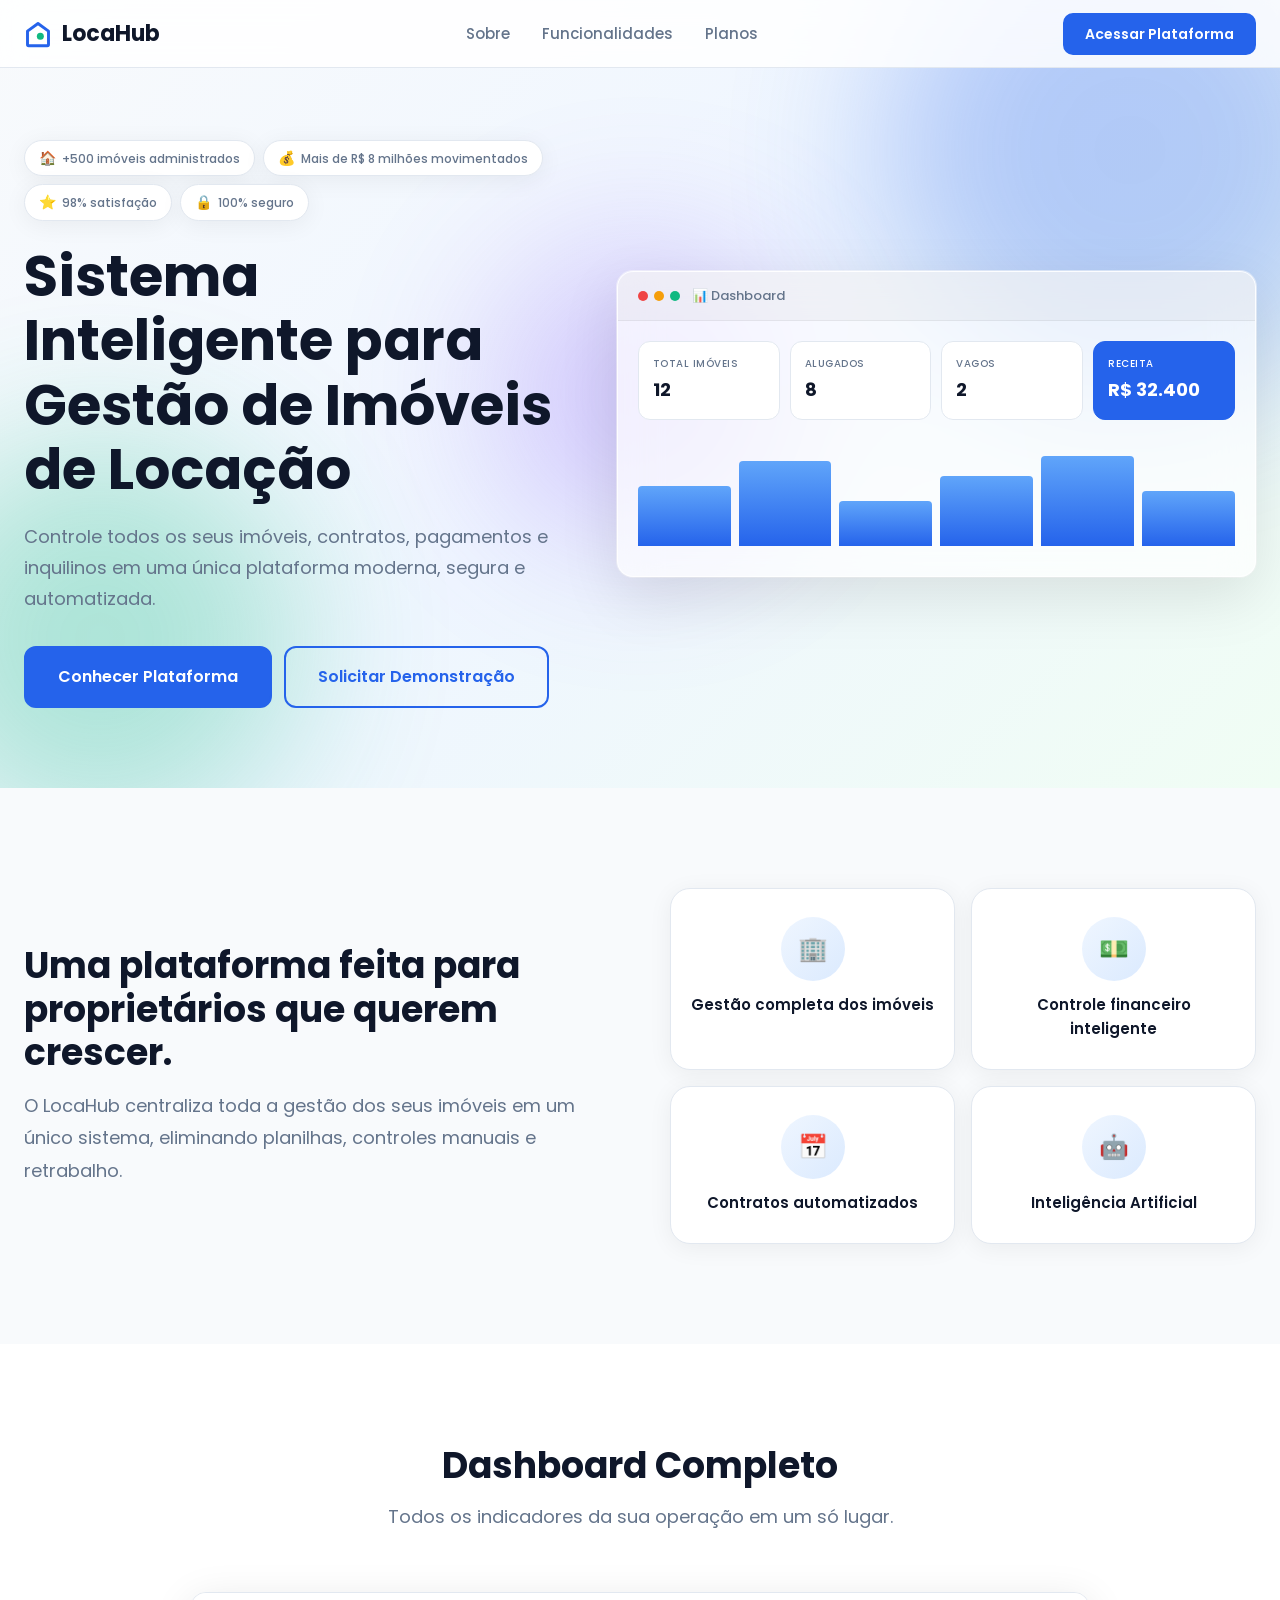
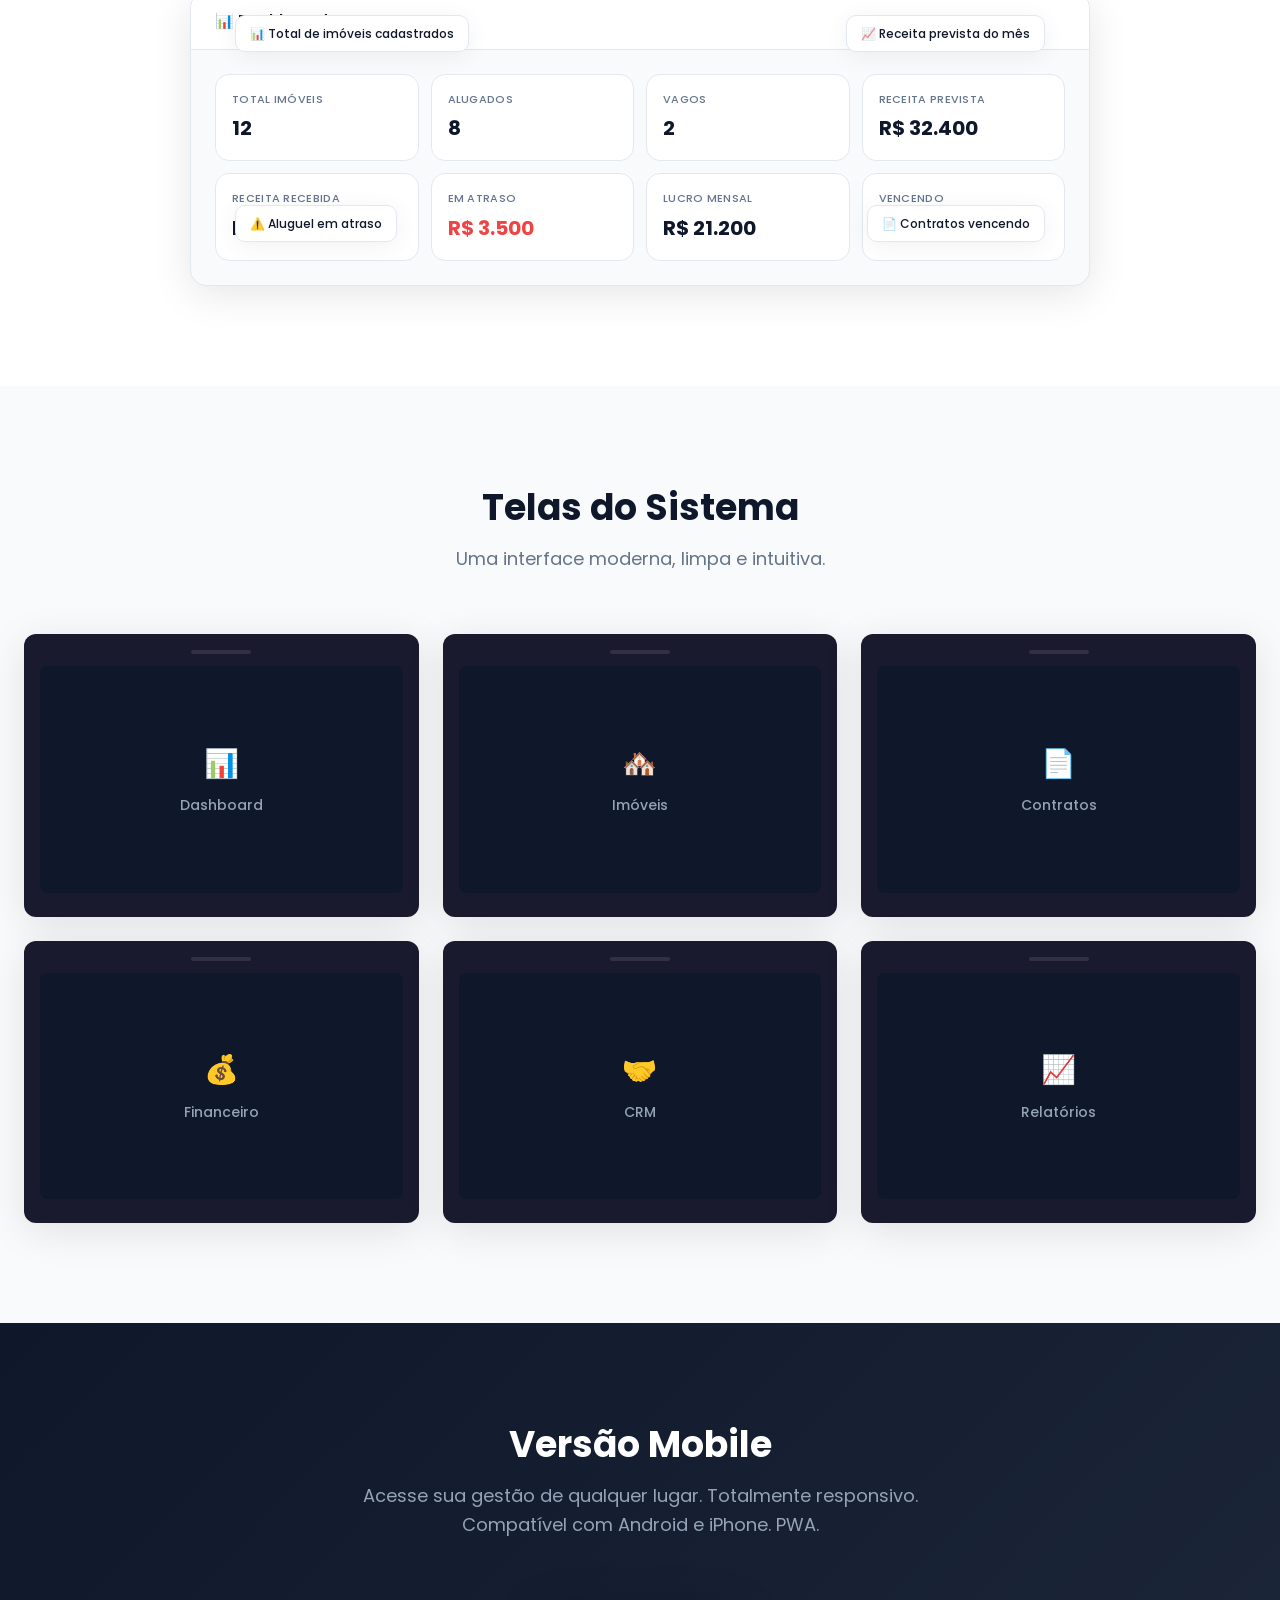
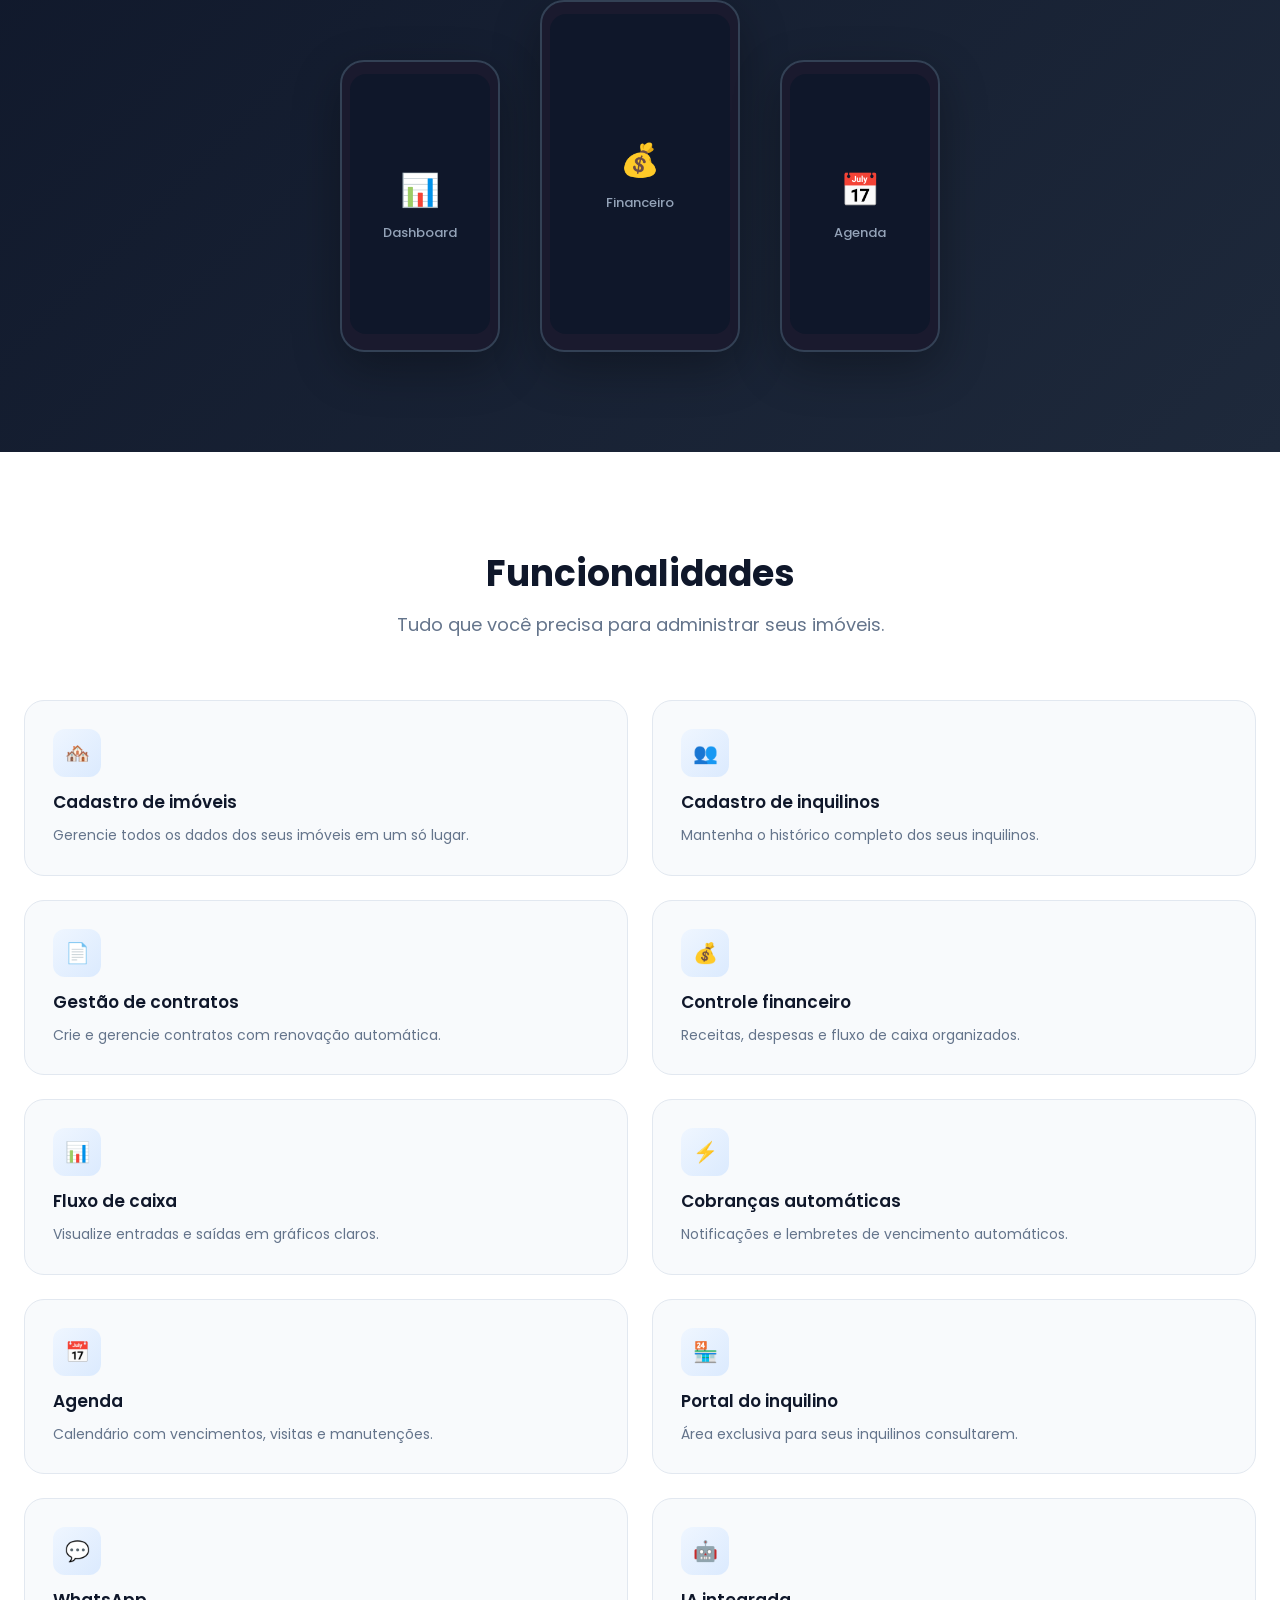
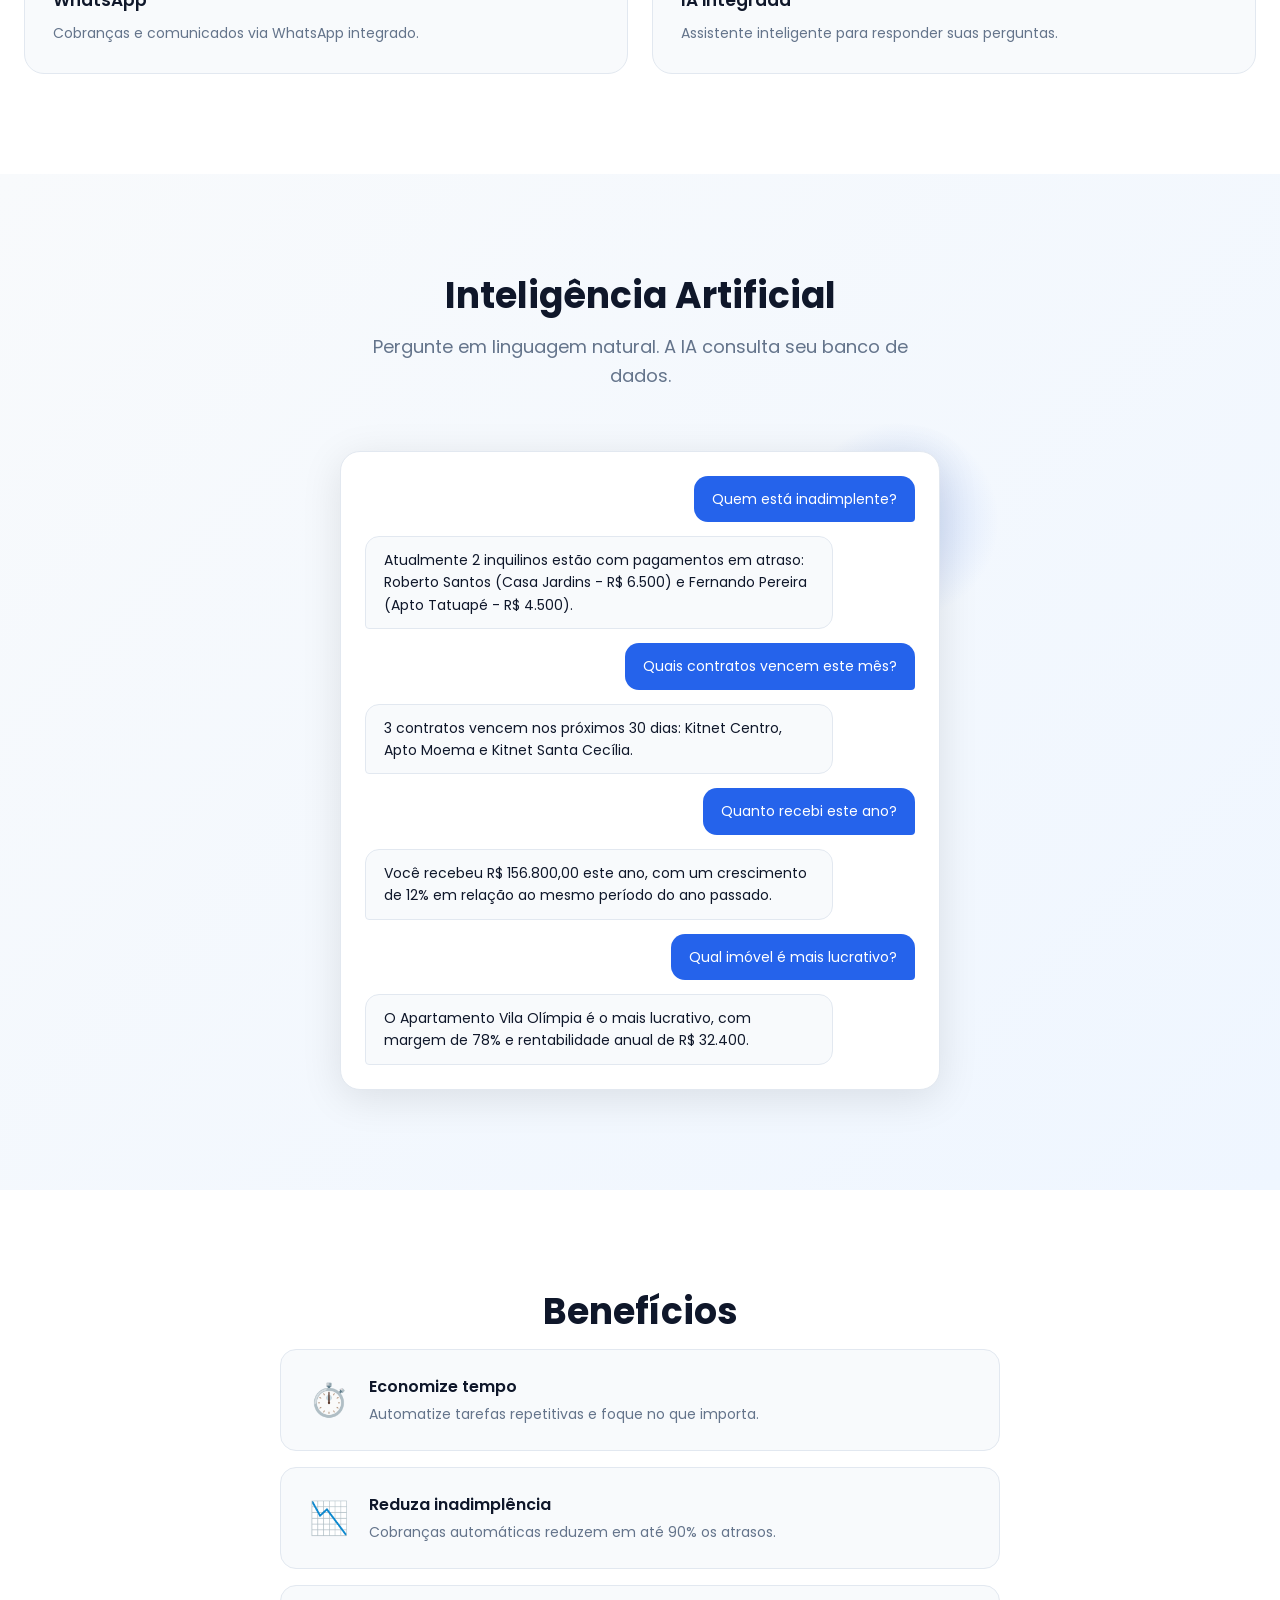
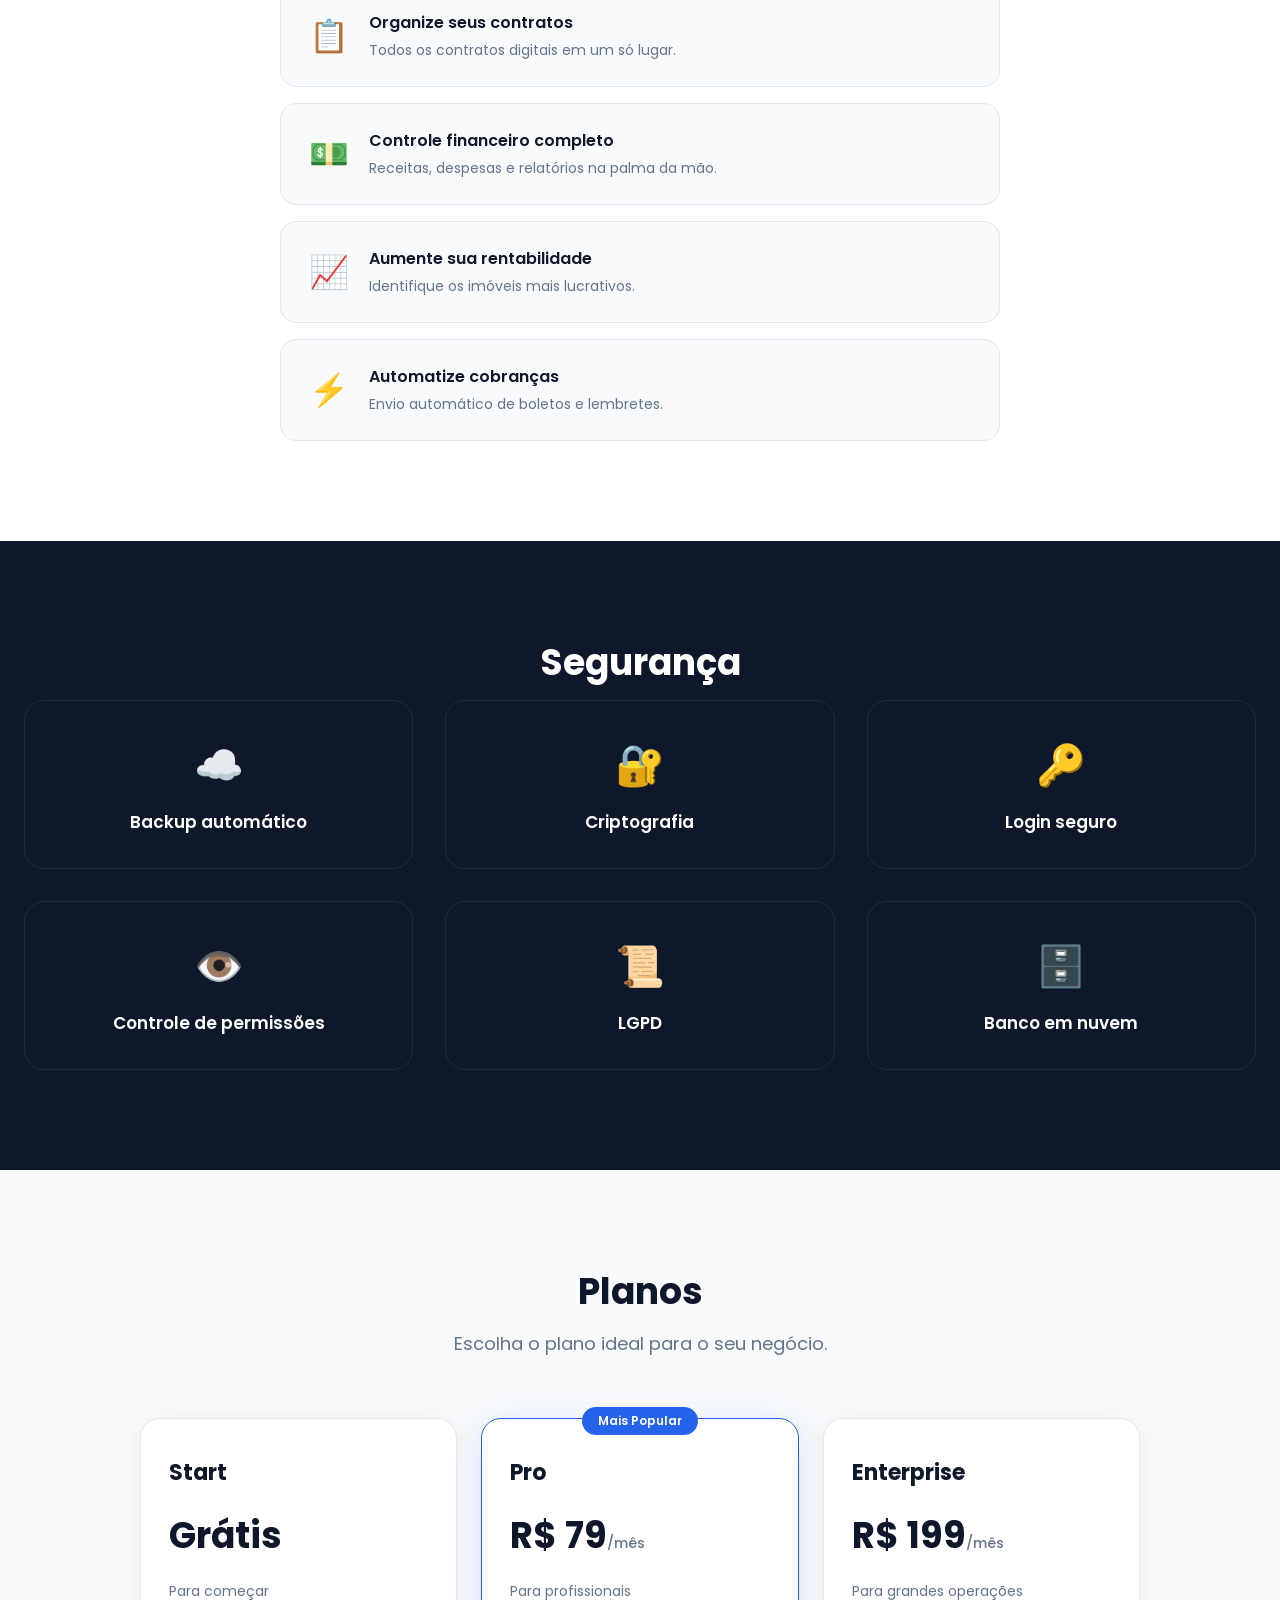
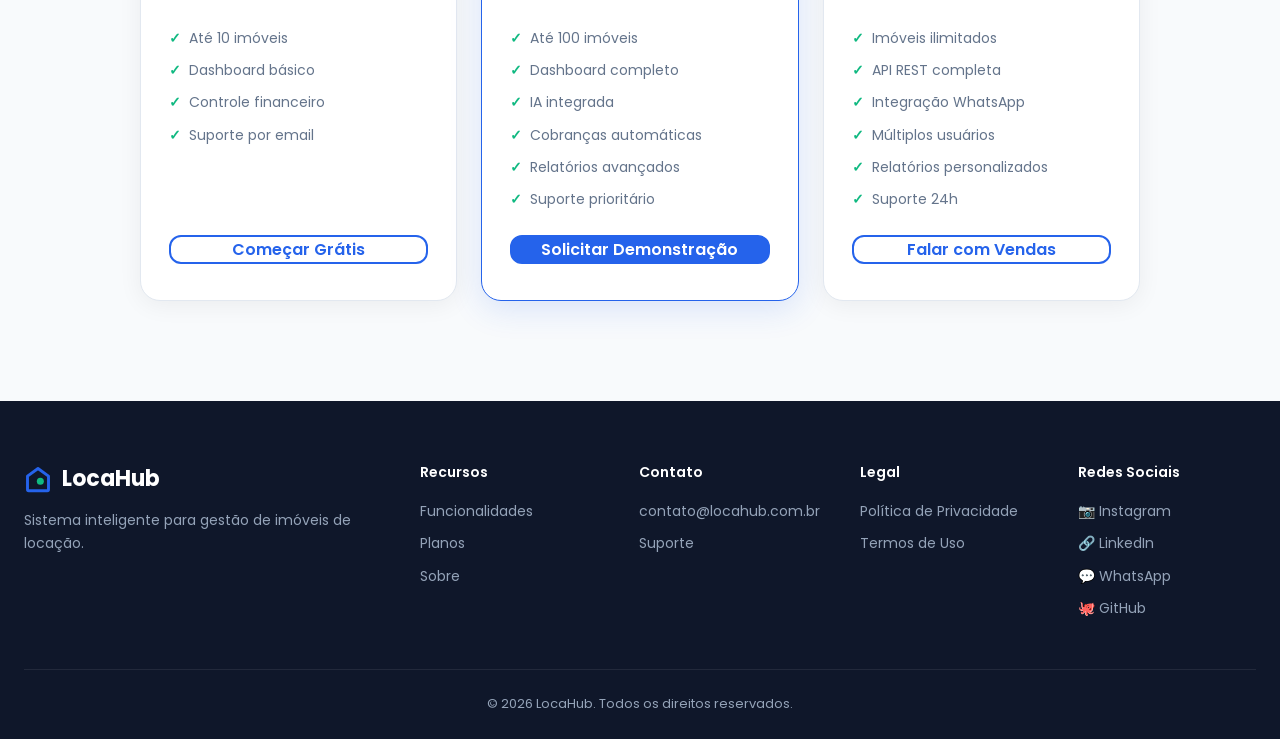
==== landing.html @ 53234592 "feat: landing page LocaHub (Media Kit) Criação da landing page de apresentação com 11 seções: - Hero" ====
<!DOCTYPE html>
<html lang="pt-BR">
<head>
  <meta charset="UTF-8">
  <meta name="viewport" content="width=device-width, initial-scale=1.0">
  <meta name="description" content="LocaHub - Sistema Inteligente para Gestão de Imóveis de Locação">
  <link rel="preconnect" href="https://fonts.googleapis.com">
  <link rel="preconnect" href="https://fonts.gstatic.com" crossorigin>
  <link href="https://fonts.googleapis.com/css2?family=Poppins:wght@300;400;500;600;700&display=swap" rel="stylesheet">
  <link rel="icon" type="image/svg+xml" href="data:image/svg+xml,<svg xmlns='http://www.w3.org/2000/svg' viewBox='0 0 100 100'><rect width='100' height='100' rx='20' fill='%232563EB'/><path d='M20 55L50 25l30 30v30a5 5 0 0 1-5 5H25a5 5 0 0 1-5-5V55z' fill='white'/><circle cx='62' cy='58' r='10' fill='%2310B981'/></svg>">
  <link rel="stylesheet" href="css/landing.css">
  <title>LocaHub - Gestão Inteligente de Imóveis</title>
</head>
<body>

<nav class="navbar">
  <div class="container nav-container">
    <div class="nav-logo">
      <svg viewBox="0 0 24 24" fill="none" stroke="#2563EB" stroke-width="2.5" stroke-linecap="round" stroke-linejoin="round" width="28" height="28"><path d="M3 9.5L12 3l9 6.5V21a1 1 0 0 1-1 1H4a1 1 0 0 1-1-1V9.5z"/><circle cx="14" cy="14" r="3" fill="#10B981" stroke="none"/></svg>
      <span>LocaHub</span>
    </div>
    <div class="nav-links">
      <a href="#sobre">Sobre</a>
      <a href="#funcionalidades">Funcionalidades</a>
      <a href="#planos">Planos</a>
    </div>
    <a href="/" class="btn btn-primary btn-sm">Acessar Plataforma</a>
  </div>
</nav>

<section class="hero">
  <div class="hero-bg-shapes">
    <div class="shape shape-1"></div>
    <div class="shape shape-2"></div>
    <div class="shape shape-3"></div>
  </div>
  <div class="container hero-grid">
    <div class="hero-content">
      <div class="hero-indicators">
        <div class="indicator"><span>🏠</span> +500 imóveis administrados</div>
        <div class="indicator"><span>💰</span> Mais de R$ 8 milhões movimentados</div>
        <div class="indicator"><span>⭐</span> 98% satisfação</div>
        <div class="indicator"><span>🔒</span> 100% seguro</div>
      </div>
      <h1 class="hero-title">Sistema Inteligente para<br>Gestão de Imóveis de Locação</h1>
      <p class="hero-text">Controle todos os seus imóveis, contratos, pagamentos e inquilinos em uma única plataforma moderna, segura e automatizada.</p>
      <div class="hero-buttons">
        <a href="#sobre" class="btn btn-primary btn-lg">Conhecer Plataforma</a>
        <a href="#planos" class="btn btn-outline btn-lg">Solicitar Demonstração</a>
      </div>
    </div>
    <div class="hero-visual">
      <div class="hero-mockup">
        <div class="mockup-header">
          <div class="mockup-dots"><span></span><span></span><span></span></div>
          <div class="mockup-title">📊 Dashboard</div>
        </div>
        <div class="mockup-body">
          <div class="mockup-cards">
            <div class="m-card"><span class="m-label">Total Imóveis</span><span class="m-value">12</span></div>
            <div class="m-card"><span class="m-label">Alugados</span><span class="m-value">8</span></div>
            <div class="m-card"><span class="m-label">Vagos</span><span class="m-value">2</span></div>
            <div class="m-card accent"><span class="m-label">Receita</span><span class="m-value">R$ 32.400</span></div>
          </div>
          <div class="mockup-chart"><div class="chart-bar" style="height:60%"></div><div class="chart-bar" style="height:85%"></div><div class="chart-bar" style="height:45%"></div><div class="chart-bar" style="height:70%"></div><div class="chart-bar" style="height:90%"></div><div class="chart-bar" style="height:55%"></div></div>
        </div>
      </div>
    </div>
  </div>
</section>

<section class="section about" id="sobre">
  <div class="container">
    <div class="about-grid">
      <div class="about-text">
        <h2 class="section-title">Uma plataforma feita para proprietários que querem crescer.</h2>
        <p>O LocaHub centraliza toda a gestão dos seus imóveis em um único sistema, eliminando planilhas, controles manuais e retrabalho.</p>
      </div>
      <div class="about-cards">
        <div class="about-card"><div class="about-icon"><span>🏢</span></div><h4>Gestão completa dos imóveis</h4></div>
        <div class="about-card"><div class="about-icon"><span>💵</span></div><h4>Controle financeiro inteligente</h4></div>
        <div class="about-card"><div class="about-icon"><span>📅</span></div><h4>Contratos automatizados</h4></div>
        <div class="about-card"><div class="about-icon"><span>🤖</span></div><h4>Inteligência Artificial</h4></div>
      </div>
    </div>
  </div>
</section>

<section class="section dashboard-section" id="dashboard">
  <div class="container">
    <h2 class="section-title centered">Dashboard Completo</h2>
    <p class="section-subtitle">Todos os indicadores da sua operação em um só lugar.</p>
    <div class="dashboard-showcase">
      <div class="d-mockup">
        <div class="d-mockup-header">📊 Dashboard</div>
        <div class="d-mockup-body">
          <div class="d-grid">
            <div class="d-card"><span>Total Imóveis</span><strong>12</strong></div>
            <div class="d-card"><span>Alugados</span><strong>8</strong></div>
            <div class="d-card"><span>Vagos</span><strong>2</strong></div>
            <div class="d-card"><span>Receita Prevista</span><strong>R$ 32.400</strong></div>
            <div class="d-card"><span>Receita Recebida</span><strong>R$ 28.900</strong></div>
            <div class="d-card late"><span>Em Atraso</span><strong>R$ 3.500</strong></div>
            <div class="d-card"><span>Lucro Mensal</span><strong>R$ 21.200</strong></div>
            <div class="d-card warn"><span>Vencendo</span><strong>2</strong></div>
          </div>
        </div>
      </div>
      <div class="dashboard-callouts">
        <div class="callout" style="top:8%;left:5%;">📊 Total de imóveis cadastrados<span class="arrow"></span></div>
        <div class="callout" style="top:8%;right:5%;">📈 Receita prevista do mês<span class="arrow"></span></div>
        <div class="callout" style="bottom:15%;left:5%;">⚠️ Aluguel em atraso<span class="arrow"></span></div>
        <div class="callout" style="bottom:15%;right:5%;">📄 Contratos vencendo<span class="arrow"></span></div>
      </div>
    </div>
  </div>
</section>

<section class="section screens-section" id="telas">
  <div class="container">
    <h2 class="section-title centered">Telas do Sistema</h2>
    <p class="section-subtitle">Uma interface moderna, limpa e intuitiva.</p>
    <div class="screens-grid">
      <div class="screen-card"><div class="macbook"><div class="macbook-notch"></div><div class="macbook-screen"><div class="screen-placeholder"><span>📊</span> Dashboard</div></div></div></div>
      <div class="screen-card"><div class="macbook"><div class="macbook-notch"></div><div class="macbook-screen"><div class="screen-placeholder"><span>🏘️</span> Imóveis</div></div></div></div>
      <div class="screen-card"><div class="macbook"><div class="macbook-notch"></div><div class="macbook-screen"><div class="screen-placeholder"><span>📄</span> Contratos</div></div></div></div>
      <div class="screen-card"><div class="macbook"><div class="macbook-notch"></div><div class="macbook-screen"><div class="screen-placeholder"><span>💰</span> Financeiro</div></div></div></div>
      <div class="screen-card"><div class="macbook"><div class="macbook-notch"></div><div class="macbook-screen"><div class="screen-placeholder"><span>🤝</span> CRM</div></div></div></div>
      <div class="screen-card"><div class="macbook"><div class="macbook-notch"></div><div class="macbook-screen"><div class="screen-placeholder"><span>📈</span> Relatórios</div></div></div></div>
    </div>
  </div>
</section>

<section class="section mobile-section" id="mobile">
  <div class="container">
    <h2 class="section-title centered">Versão Mobile</h2>
    <p class="section-subtitle">Acesse sua gestão de qualquer lugar. Totalmente responsivo. Compatível com Android e iPhone. PWA.</p>
    <div class="phones">
      <div class="phone"><div class="phone-screen"><span>📊</span> Dashboard</div></div>
      <div class="phone phone-center"><div class="phone-screen"><span>💰</span> Financeiro</div></div>
      <div class="phone"><div class="phone-screen"><span>📅</span> Agenda</div></div>
    </div>
  </div>
</section>

<section class="section features-section" id="funcionalidades">
  <div class="container">
    <h2 class="section-title centered">Funcionalidades</h2>
    <p class="section-subtitle">Tudo que você precisa para administrar seus imóveis.</p>
    <div class="features-grid">
      <div class="feature-item"><div class="fi-icon"><span>🏘️</span></div><h4>Cadastro de imóveis</h4><p>Gerencie todos os dados dos seus imóveis em um só lugar.</p></div>
      <div class="feature-item"><div class="fi-icon"><span>👥</span></div><h4>Cadastro de inquilinos</h4><p>Mantenha o histórico completo dos seus inquilinos.</p></div>
      <div class="feature-item"><div class="fi-icon"><span>📄</span></div><h4>Gestão de contratos</h4><p>Crie e gerencie contratos com renovação automática.</p></div>
      <div class="feature-item"><div class="fi-icon"><span>💰</span></div><h4>Controle financeiro</h4><p>Receitas, despesas e fluxo de caixa organizados.</p></div>
      <div class="feature-item"><div class="fi-icon"><span>📊</span></div><h4>Fluxo de caixa</h4><p>Visualize entradas e saídas em gráficos claros.</p></div>
      <div class="feature-item"><div class="fi-icon"><span>⚡</span></div><h4>Cobranças automáticas</h4><p>Notificações e lembretes de vencimento automáticos.</p></div>
      <div class="feature-item"><div class="fi-icon"><span>📅</span></div><h4>Agenda</h4><p>Calendário com vencimentos, visitas e manutenções.</p></div>
      <div class="feature-item"><div class="fi-icon"><span>🏪</span></div><h4>Portal do inquilino</h4><p>Área exclusiva para seus inquilinos consultarem.</p></div>
      <div class="feature-item"><div class="fi-icon"><span>💬</span></div><h4>WhatsApp</h4><p>Cobranças e comunicados via WhatsApp integrado.</p></div>
      <div class="feature-item"><div class="fi-icon"><span>🤖</span></div><h4>IA integrada</h4><p>Assistente inteligente para responder suas perguntas.</p></div>
    </div>
  </div>
</section>

<section class="section ai-section" id="ia">
  <div class="container">
    <h2 class="section-title centered">Inteligência Artificial</h2>
    <p class="section-subtitle">Pergunte em linguagem natural. A IA consulta seu banco de dados.</p>
    <div class="ai-showcase">
      <div class="ai-glow"></div>
      <div class="ai-chat">
        <div class="chat-msg user">Quem está inadimplente?</div>
        <div class="chat-msg bot">Atualmente 2 inquilinos estão com pagamentos em atraso: Roberto Santos (Casa Jardins - R$ 6.500) e Fernando Pereira (Apto Tatuapé - R$ 4.500).</div>
        <div class="chat-msg user">Quais contratos vencem este mês?</div>
        <div class="chat-msg bot">3 contratos vencem nos próximos 30 dias: Kitnet Centro, Apto Moema e Kitnet Santa Cecília.</div>
        <div class="chat-msg user">Quanto recebi este ano?</div>
        <div class="chat-msg bot">Você recebeu R$ 156.800,00 este ano, com um crescimento de 12% em relação ao mesmo período do ano passado.</div>
        <div class="chat-msg user">Qual imóvel é mais lucrativo?</div>
        <div class="chat-msg bot">O Apartamento Vila Olímpia é o mais lucrativo, com margem de 78% e rentabilidade anual de R$ 32.400.</div>
      </div>
    </div>
  </div>
</section>

<section class="section benefits-section" id="beneficios">
  <div class="container">
    <h2 class="section-title centered">Benefícios</h2>
    <div class="benefits-list">
      <div class="benefit-card"><div class="b-icon">⏱️</div><div><h4>Economize tempo</h4><p>Automatize tarefas repetitivas e foque no que importa.</p></div></div>
      <div class="benefit-card"><div class="b-icon">📉</div><div><h4>Reduza inadimplência</h4><p>Cobranças automáticas reduzem em até 90% os atrasos.</p></div></div>
      <div class="benefit-card"><div class="b-icon">📋</div><div><h4>Organize seus contratos</h4><p>Todos os contratos digitais em um só lugar.</p></div></div>
      <div class="benefit-card"><div class="b-icon">💵</div><div><h4>Controle financeiro completo</h4><p>Receitas, despesas e relatórios na palma da mão.</p></div></div>
      <div class="benefit-card"><div class="b-icon">📈</div><div><h4>Aumente sua rentabilidade</h4><p>Identifique os imóveis mais lucrativos.</p></div></div>
      <div class="benefit-card"><div class="b-icon">⚡</div><div><h4>Automatize cobranças</h4><p>Envio automático de boletos e lembretes.</p></div></div>
    </div>
  </div>
</section>

<section class="section security-section" id="seguranca">
  <div class="container">
    <h2 class="section-title centered light">Segurança</h2>
    <div class="security-grid">
      <div class="security-item"><div class="s-icon">☁️</div><h4>Backup automático</h4></div>
      <div class="security-item"><div class="s-icon">🔐</div><h4>Criptografia</h4></div>
      <div class="security-item"><div class="s-icon">🔑</div><h4>Login seguro</h4></div>
      <div class="security-item"><div class="s-icon">👁️</div><h4>Controle de permissões</h4></div>
      <div class="security-item"><div class="s-icon">📜</div><h4>LGPD</h4></div>
      <div class="security-item"><div class="s-icon">🗄️</div><h4>Banco em nuvem</h4></div>
    </div>
  </div>
</section>

<section class="section plans-section" id="planos">
  <div class="container">
    <h2 class="section-title centered">Planos</h2>
    <p class="section-subtitle">Escolha o plano ideal para o seu negócio.</p>
    <div class="plans-grid">
      <div class="plan-card">
        <h3>Start</h3>
        <div class="plan-price">Grátis</div>
        <p>Para começar</p>
        <ul>
          <li>Até 10 imóveis</li>
          <li>Dashboard básico</li>
          <li>Controle financeiro</li>
          <li>Suporte por email</li>
        </ul>
        <a href="/" class="btn btn-outline" style="width:100%;">Começar Grátis</a>
      </div>
      <div class="plan-card featured">
        <div class="plan-badge">Mais Popular</div>
        <h3>Pro</h3>
        <div class="plan-price">R$ 79<small>/mês</small></div>
        <p>Para profissionais</p>
        <ul>
          <li>Até 100 imóveis</li>
          <li>Dashboard completo</li>
          <li>IA integrada</li>
          <li>Cobranças automáticas</li>
          <li>Relatórios avançados</li>
          <li>Suporte prioritário</li>
        </ul>
        <a href="#planos" class="btn btn-primary" style="width:100%;">Solicitar Demonstração</a>
      </div>
      <div class="plan-card">
        <h3>Enterprise</h3>
        <div class="plan-price">R$ 199<small>/mês</small></div>
        <p>Para grandes operações</p>
        <ul>
          <li>Imóveis ilimitados</li>
          <li>API REST completa</li>
          <li>Integração WhatsApp</li>
          <li>Múltiplos usuários</li>
          <li>Relatórios personalizados</li>
          <li>Suporte 24h</li>
        </ul>
        <a href="/" class="btn btn-outline" style="width:100%;">Falar com Vendas</a>
      </div>
    </div>
  </div>
</section>

<footer class="footer">
  <div class="container">
    <div class="footer-grid">
      <div class="footer-brand">
        <div class="nav-logo">
          <svg viewBox="0 0 24 24" fill="none" stroke="#2563EB" stroke-width="2.5" stroke-linecap="round" stroke-linejoin="round" width="28" height="28"><path d="M3 9.5L12 3l9 6.5V21a1 1 0 0 1-1 1H4a1 1 0 0 1-1-1V9.5z"/><circle cx="14" cy="14" r="3" fill="#10B981" stroke="none"/></svg>
          LocaHub
        </div>
        <p>Sistema inteligente para gestão de imóveis de locação.</p>
      </div>
      <div class="footer-col"><h4>Recursos</h4><a href="#funcionalidades">Funcionalidades</a><a href="#planos">Planos</a><a href="#sobre">Sobre</a></div>
      <div class="footer-col"><h4>Contato</h4><a href="mailto:contato@locahub.com.br">contato@locahub.com.br</a><a href="#">Suporte</a></div>
      <div class="footer-col"><h4>Legal</h4><a href="#">Política de Privacidade</a><a href="#">Termos de Uso</a></div>
      <div class="footer-col"><h4>Redes Sociais</h4>
        <div class="social-links">
          <a href="#" aria-label="Instagram">📷 Instagram</a>
          <a href="#" aria-label="LinkedIn">🔗 LinkedIn</a>
          <a href="#" aria-label="WhatsApp">💬 WhatsApp</a>
          <a href="#" aria-label="GitHub">🐙 GitHub</a>
        </div>
      </div>
    </div>
    <div class="footer-bottom">© 2026 LocaHub. Todos os direitos reservados.</div>
  </div>
</footer>

<script src="js/landing.js"></script>
</body>
</html>
---- css/landing.css ----
:root {
  --primary: #2563EB;
  --primary-dark: #1d4ed8;
  --secondary: #10B981;
  --alert: #F59E0B;
  --error: #EF4444;
  --bg: #F8FAFC;
  --card: #FFFFFF;
  --text: #0F172A;
  --text-secondary: #64748B;
  --border: #E2E8F0;
  --radius: 20px;
  --max-width: 1600px;
  --shadow: 0 4px 24px rgba(0,0,0,0.06);
  --shadow-lg: 0 8px 40px rgba(0,0,0,0.1);
}

* { margin: 0; padding: 0; box-sizing: border-box; }
html { scroll-behavior: smooth; font-size: 16px; }
body {
  font-family: 'Poppins', -apple-system, BlinkMacSystemFont, sans-serif;
  background: var(--bg);
  color: var(--text);
  line-height: 1.6;
  overflow-x: hidden;
}
a { text-decoration: none; color: inherit; }
img { max-width: 100%; display: block; }
ul { list-style: none; }
.container {
  max-width: var(--max-width);
  margin: 0 auto;
  padding: 0 24px;
}

.btn {
  display: inline-flex;
  align-items: center;
  justify-content: center;
  gap: 8px;
  border-radius: 12px;
  font-family: 'Poppins', sans-serif;
  font-weight: 600;
  cursor: pointer;
  transition: all 0.3s ease;
  border: 2px solid transparent;
  white-space: nowrap;
}
.btn-primary { background: var(--primary); color: #fff; border-color: var(--primary); }
.btn-primary:hover { background: var(--primary-dark); border-color: var(--primary-dark); transform: translateY(-2px); box-shadow: 0 8px 24px rgba(37,99,235,0.3); }
.btn-outline { background: transparent; color: var(--primary); border-color: var(--primary); }
.btn-outline:hover { background: var(--primary); color: #fff; transform: translateY(-2px); }
.btn-sm { padding: 8px 20px; font-size: 14px; border-radius: 10px; }
.btn-lg { padding: 16px 32px; font-size: 16px; }

.section { padding: 100px 0; }
.section-title { font-size: 36px; font-weight: 700; line-height: 1.2; margin-bottom: 16px; color: var(--text); }
.section-title.centered { text-align: center; }
.section-title.light { color: #fff; }
.section-subtitle { font-size: 18px; color: var(--text-secondary); text-align: center; max-width: 600px; margin: 0 auto 60px; }

/* Navbar */
.navbar {
  position: fixed;
  top: 0;
  left: 0;
  right: 0;
  z-index: 100;
  background: rgba(255,255,255,0.85);
  backdrop-filter: blur(12px);
  -webkit-backdrop-filter: blur(12px);
  border-bottom: 1px solid var(--border);
  height: 68px;
}
.nav-container { display: flex; align-items: center; justify-content: space-between; height: 68px; }
.nav-logo { display: flex; align-items: center; gap: 10px; font-size: 22px; font-weight: 700; color: var(--text); }
.nav-links { display: flex; gap: 32px; }
.nav-links a { font-size: 15px; font-weight: 500; color: var(--text-secondary); transition: color 0.2s; }
.nav-links a:hover { color: var(--primary); }

/* Hero */
.hero {
  position: relative;
  padding: 140px 0 80px;
  overflow: hidden;
  background: linear-gradient(135deg, #F8FAFC 0%, #EFF6FF 50%, #F0FDF4 100%);
}
.hero-bg-shapes { position: absolute; inset: 0; overflow: hidden; pointer-events: none; }
.shape {
  position: absolute;
  border-radius: 50%;
  filter: blur(80px);
  opacity: 0.3;
  animation: float 6s ease-in-out infinite;
}
.shape-1 { width: 500px; height: 500px; background: var(--primary); top: -100px; right: -100px; }
.shape-2 { width: 400px; height: 400px; background: var(--secondary); bottom: -50px; left: -100px; animation-delay: -2s; }
.shape-3 { width: 300px; height: 300px; background: #8B5CF6; top: 50%; left: 50%; transform: translate(-50%,-50%); animation-delay: -4s; }
@keyframes float { 0%,100% { transform: translateY(0); } 50% { transform: translateY(-20px); } }

.hero-grid { display: flex; align-items: center; gap: 60px; position: relative; z-index: 1; }
.hero-content { flex: 1; min-width: 0; }
.hero-visual { flex: 1.2; min-width: 0; }
.hero-indicators { display: flex; flex-wrap: wrap; gap: 8px; margin-bottom: 24px; }
.indicator {
  display: inline-flex;
  align-items: center;
  gap: 6px;
  padding: 6px 14px;
  background: var(--card);
  border: 1px solid var(--border);
  border-radius: 100px;
  font-size: 12px;
  font-weight: 500;
  color: var(--text-secondary);
  box-shadow: var(--shadow);
}
.indicator span { font-size: 14px; }
.hero-title { font-size: 56px; font-weight: 700; line-height: 1.15; margin-bottom: 20px; color: var(--text); }
.hero-text { font-size: 18px; color: var(--text-secondary); max-width: 540px; margin-bottom: 32px; line-height: 1.7; }
.hero-buttons { display: flex; gap: 12px; }

.hero-mockup {
  background: rgba(255,255,255,0.7);
  backdrop-filter: blur(20px);
  -webkit-backdrop-filter: blur(20px);
  border: 1px solid rgba(255,255,255,0.8);
  border-radius: 16px;
  box-shadow: 0 20px 60px rgba(0,0,0,0.1), 0 0 0 1px rgba(255,255,255,0.5);
  overflow: hidden;
  animation: float 5s ease-in-out infinite;
}
.mockup-header {
  display: flex;
  align-items: center;
  gap: 12px;
  padding: 14px 20px;
  background: rgba(0,0,0,0.03);
  border-bottom: 1px solid rgba(0,0,0,0.05);
}
.mockup-dots { display: flex; gap: 6px; }
.mockup-dots span { width: 10px; height: 10px; border-radius: 50%; background: var(--border); }
.mockup-dots span:first-child { background: var(--error); }
.mockup-dots span:nth-child(2) { background: var(--alert); }
.mockup-dots span:last-child { background: var(--secondary); }
.mockup-title { font-size: 13px; font-weight: 500; color: var(--text-secondary); }
.mockup-body { padding: 20px; }
.mockup-cards { display: grid; grid-template-columns: repeat(4,1fr); gap: 10px; margin-bottom: 16px; }
.m-card {
  background: var(--card);
  border: 1px solid var(--border);
  border-radius: 12px;
  padding: 14px;
  display: flex;
  flex-direction: column;
  gap: 4px;
}
.m-card.accent { background: var(--primary); border-color: var(--primary); }
.m-card.accent .m-label, .m-card.accent .m-value { color: #fff; }
.m-label { font-size: 10px; font-weight: 500; color: var(--text-secondary); text-transform: uppercase; letter-spacing: 0.5px; }
.m-value { font-size: 18px; font-weight: 700; color: var(--text); }
.mockup-chart { display: flex; align-items: flex-end; gap: 8px; height: 120px; padding: 10px 0; }
.chart-bar {
  flex: 1;
  background: linear-gradient(to top, var(--primary), #60A5FA);
  border-radius: 4px 4px 0 0;
  transition: height 0.5s ease;
  min-height: 20px;
}

/* About */
.about-grid { display: flex; gap: 60px; align-items: center; }
.about-text { flex: 1; }
.about-text p { font-size: 18px; color: var(--text-secondary); line-height: 1.8; }
.about-cards { flex: 1; display: grid; grid-template-columns: 1fr 1fr; gap: 16px; }
.about-card {
  background: var(--card);
  border: 1px solid var(--border);
  border-radius: var(--radius);
  padding: 28px 20px;
  text-align: center;
  transition: all 0.3s ease;
  box-shadow: var(--shadow);
}
.about-card:hover { transform: translateY(-4px); box-shadow: var(--shadow-lg); }
.about-icon {
  width: 64px; height: 64px;
  border-radius: 50%;
  background: linear-gradient(135deg, #EFF6FF, #DBEAFE);
  display: flex; align-items: center; justify-content: center;
  margin: 0 auto 12px;
  font-size: 24px;
}
.about-card h4 { font-size: 15px; font-weight: 600; }

/* Dashboard Showcase */
.dashboard-section { background: var(--card); }
.dashboard-showcase { position: relative; max-width: 900px; margin: 0 auto; }
.d-mockup {
  background: var(--bg);
  border: 1px solid var(--border);
  border-radius: 16px;
  overflow: hidden;
  box-shadow: var(--shadow-lg);
}
.d-mockup-header { padding: 16px 24px; border-bottom: 1px solid var(--border); font-weight: 600; font-size: 15px; background: var(--card); }
.d-mockup-body { padding: 24px; }
.d-grid { display: grid; grid-template-columns: repeat(4,1fr); gap: 12px; }
.d-card {
  background: var(--card);
  border: 1px solid var(--border);
  border-radius: 14px;
  padding: 16px;
  display: flex;
  flex-direction: column;
  gap: 4px;
}
.d-card span { font-size: 11px; color: var(--text-secondary); text-transform: uppercase; font-weight: 500; letter-spacing: 0.3px; }
.d-card strong { font-size: 20px; font-weight: 700; color: var(--text); }
.d-card.late strong { color: var(--error); }
.d-card.warn strong { color: var(--alert); }
.dashboard-callouts { position: absolute; inset: 0; pointer-events: none; }
.callout {
  position: absolute;
  background: var(--card);
  border: 1px solid var(--border);
  border-radius: 10px;
  padding: 8px 14px;
  font-size: 12px;
  font-weight: 500;
  box-shadow: var(--shadow);
  white-space: nowrap;
}

/* Screens */
.screens-section { background: var(--bg); }
.screens-grid { display: grid; grid-template-columns: repeat(3,1fr); gap: 24px; }
.screen-card { transition: all 0.3s ease; }
.screen-card:hover { transform: scale(1.03); }
.macbook {
  background: #1a1a2e;
  border-radius: 12px;
  padding: 16px 16px 24px;
  box-shadow: var(--shadow-lg);
  transition: all 0.4s ease;
}
.screen-card:hover .macbook { box-shadow: 0 16px 48px rgba(0,0,0,0.2); }
.macbook-notch {
  width: 60px; height: 4px;
  background: rgba(255,255,255,0.1);
  border-radius: 2px;
  margin: 0 auto 12px;
}
.macbook-screen {
  background: #0f172a;
  border-radius: 8px;
  overflow: hidden;
  aspect-ratio: 16/10;
}
.screen-placeholder {
  width: 100%; height: 100%;
  display: flex; flex-direction: column;
  align-items: center; justify-content: center;
  gap: 8px;
  color: var(--text-muted);
  font-size: 14px;
  font-weight: 500;
  color: #94a3b8;
}
.screen-placeholder span { font-size: 28px; }

/* Mobile */
.mobile-section { background: linear-gradient(135deg, #0F172A, #1E293B); }
.mobile-section .section-title { color: #fff; }
.mobile-section .section-subtitle { color: #94A3B8; }
.phones { display: flex; justify-content: center; gap: 40px; align-items: flex-end; }
.phone {
  width: 160px;
  background: #1a1a2e;
  border: 2px solid #334155;
  border-radius: 24px;
  padding: 12px 8px 16px;
  box-shadow: 0 16px 48px rgba(0,0,0,0.3);
  transition: all 0.3s ease;
}
.phone:hover { transform: translateY(-8px); }
.phone-center { width: 200px; }
.phone-center .phone-screen { height: 320px; }
.phone-screen {
  background: #0f172a;
  border-radius: 16px;
  height: 260px;
  display: flex; flex-direction: column;
  align-items: center; justify-content: center;
  gap: 8px;
  color: #94a3b8;
  font-size: 13px;
  font-weight: 500;
}
.phone-screen span { font-size: 32px; }

/* Features */
.features-section { background: var(--card); }
.features-grid { display: grid; grid-template-columns: repeat(2,1fr); gap: 24px; }
.feature-item {
  display: flex;
  flex-direction: column;
  gap: 8px;
  padding: 28px;
  border-radius: var(--radius);
  border: 1px solid var(--border);
  transition: all 0.3s ease;
  background: var(--bg);
}
.feature-item:hover { transform: translateY(-4px); box-shadow: var(--shadow-lg); border-color: var(--primary); }
.fi-icon {
  width: 48px; height: 48px;
  border-radius: 12px;
  background: linear-gradient(135deg, #EFF6FF, #DBEAFE);
  display: flex; align-items: center; justify-content: center;
  font-size: 20px;
  margin-bottom: 4px;
}
.feature-item h4 { font-size: 17px; font-weight: 600; }
.feature-item p { font-size: 14px; color: var(--text-secondary); line-height: 1.6; }

/* AI */
.ai-section { background: linear-gradient(135deg, #F8FAFC, #EFF6FF); }
.ai-showcase { position: relative; max-width: 600px; margin: 0 auto; }
.ai-glow {
  position: absolute;
  width: 200px; height: 200px;
  background: radial-gradient(circle, rgba(37,99,235,0.2), transparent 70%);
  top: -30px; right: -60px;
  animation: pulse 3s ease-in-out infinite;
}
@keyframes pulse { 0%,100% { opacity: 0.5; transform: scale(1); } 50% { opacity: 1; transform: scale(1.1); } }
.ai-chat {
  background: var(--card);
  border: 1px solid var(--border);
  border-radius: var(--radius);
  padding: 24px;
  display: flex;
  flex-direction: column;
  gap: 14px;
  box-shadow: var(--shadow-lg);
  position: relative;
  z-index: 1;
}
.chat-msg {
  padding: 12px 18px;
  border-radius: 14px;
  font-size: 14px;
  line-height: 1.6;
  max-width: 85%;
  animation: fadeUp 0.4s ease both;
}
.chat-msg.user {
  background: var(--primary);
  color: #fff;
  align-self: flex-end;
  border-bottom-right-radius: 4px;
}
.chat-msg.bot {
  background: var(--bg);
  color: var(--text);
  align-self: flex-start;
  border-bottom-left-radius: 4px;
  border: 1px solid var(--border);
}
@keyframes fadeUp { from { opacity: 0; transform: translateY(10px); } to { opacity: 1; transform: translateY(0); } }
.chat-msg:nth-child(1) { animation-delay: 0.1s; }
.chat-msg:nth-child(2) { animation-delay: 0.4s; }
.chat-msg:nth-child(3) { animation-delay: 0.7s; }
.chat-msg:nth-child(4) { animation-delay: 1s; }
.chat-msg:nth-child(5) { animation-delay: 1.3s; }
.chat-msg:nth-child(6) { animation-delay: 1.6s; }
.chat-msg:nth-child(7) { animation-delay: 1.9s; }
.chat-msg:nth-child(8) { animation-delay: 2.2s; }

/* Benefits */
.benefits-section { background: var(--card); }
.benefits-list { display: flex; flex-direction: column; gap: 16px; max-width: 720px; margin: 0 auto; }
.benefit-card {
  display: flex;
  align-items: center;
  gap: 20px;
  padding: 24px 28px;
  background: var(--bg);
  border: 1px solid var(--border);
  border-radius: 16px;
  transition: all 0.3s ease;
}
.benefit-card:hover { transform: translateX(8px); box-shadow: var(--shadow); }
.b-icon { font-size: 32px; flex-shrink: 0; }
.benefit-card h4 { font-size: 16px; font-weight: 600; margin-bottom: 4px; }
.benefit-card p { font-size: 14px; color: var(--text-secondary); }

/* Security */
.security-section { background: #0F172A; }
.security-grid { display: grid; grid-template-columns: repeat(3,1fr); gap: 32px; }
.security-item {
  text-align: center;
  padding: 32px;
  border: 1px solid rgba(255,255,255,0.08);
  border-radius: var(--radius);
  transition: all 0.3s ease;
}
.security-item:hover { background: rgba(255,255,255,0.03); transform: translateY(-4px); }
.s-icon { font-size: 40px; margin-bottom: 12px; }
.security-item h4 { color: #fff; font-size: 17px; font-weight: 600; }

/* Plans */
.plans-section { background: var(--bg); }
.plans-grid { display: grid; grid-template-columns: repeat(3,1fr); gap: 24px; max-width: 1000px; margin: 0 auto; }
.plan-card {
  background: var(--card);
  border: 1px solid var(--border);
  border-radius: var(--radius);
  padding: 36px 28px;
  display: flex; flex-direction: column;
  gap: 16px;
  box-shadow: var(--shadow);
  transition: all 0.3s ease;
  position: relative;
}
.plan-card:hover { transform: translateY(-8px); box-shadow: var(--shadow-lg); }
.plan-card.featured {
  border-color: var(--primary);
  box-shadow: 0 8px 32px rgba(37,99,235,0.15);
  transform: scale(1.05);
}
.plan-card.featured:hover { transform: scale(1.05) translateY(-8px); }
.plan-badge {
  position: absolute;
  top: -12px;
  left: 50%;
  transform: translateX(-50%);
  background: var(--primary);
  color: #fff;
  padding: 4px 16px;
  border-radius: 100px;
  font-size: 12px;
  font-weight: 600;
}
.plan-card h3 { font-size: 22px; font-weight: 700; }
.plan-price { font-size: 36px; font-weight: 700; color: var(--text); }
.plan-price small { font-size: 14px; font-weight: 500; color: var(--text-secondary); }
.plan-card p { font-size: 14px; color: var(--text-secondary); }
.plan-card ul { display: flex; flex-direction: column; gap: 10px; padding: 8px 0; }
.plan-card ul li { font-size: 14px; color: var(--text-secondary); padding-left: 20px; position: relative; }
.plan-card ul li::before { content: '✓'; position: absolute; left: 0; color: var(--secondary); font-weight: 700; }
.plan-card .btn { margin-top: auto; }

/* Footer */
.footer {
  background: #0F172A;
  color: #94A3B8;
  padding: 60px 0 24px;
}
.footer-grid { display: grid; grid-template-columns: 2fr 1fr 1fr 1fr 1fr; gap: 40px; margin-bottom: 40px; }
.footer-brand .nav-logo { color: #fff; margin-bottom: 12px; }
.footer-brand p { font-size: 14px; line-height: 1.7; }
.footer-col h4 { color: #fff; font-size: 14px; font-weight: 600; margin-bottom: 16px; }
.footer-col a { display: block; font-size: 14px; margin-bottom: 10px; transition: color 0.2s; }
.footer-col a:hover { color: var(--primary); }
.social-links a { font-size: 14px; }
.footer-bottom { text-align: center; padding-top: 24px; border-top: 1px solid rgba(255,255,255,0.08); font-size: 13px; }

/* Responsive */
@media (max-width: 1200px) {
  .hero-title { font-size: 42px; }
  .hero-grid { gap: 40px; }
  .footer-grid { grid-template-columns: 1fr 1fr 1fr; }
}

@media (max-width: 1024px) {
  .hero-grid { flex-direction: column; }
  .hero-title { font-size: 36px; }
  .hero-indicators { justify-content: center; }
  .hero-buttons { justify-content: center; }
  .hero-text { text-align: center; max-width: 100%; }
  .hero-content { text-align: center; }
  .about-grid { flex-direction: column; gap: 40px; }
  .screens-grid { grid-template-columns: repeat(2,1fr); }
  .d-grid { grid-template-columns: repeat(2,1fr); }
  .dashboard-callouts { display: none; }
  .plans-grid { grid-template-columns: 1fr; max-width: 400px; }
  .plan-card.featured { transform: none; }
  .plan-card.featured:hover { transform: translateY(-8px); }
}

@media (max-width: 768px) {
  .nav-links { display: none; }
  .hero { padding: 120px 0 60px; }
  .hero-title { font-size: 30px; }
  .hero-indicators { gap: 6px; }
  .indicator { font-size: 10px; padding: 4px 10px; }
  .hero-buttons { flex-direction: column; align-items: stretch; }
  .btn-lg { padding: 14px 24px; font-size: 14px; }
  .section { padding: 60px 0; }
  .section-title { font-size: 26px; }
  .about-cards { grid-template-columns: 1fr 1fr; gap: 12px; }
  .about-card { padding: 20px 14px; }
  .screens-grid { grid-template-columns: 1fr; max-width: 360px; margin: 0 auto; }
  .phones { gap: 16px; }
  .phone { width: 120px; }
  .phone-center { width: 160px; }
  .phone-center .phone-screen { height: 260px; }
  .phone-screen { height: 200px; }
  .features-grid { grid-template-columns: 1fr; }
  .security-grid { grid-template-columns: 1fr 1fr; gap: 16px; }
  .footer-grid { grid-template-columns: 1fr 1fr; gap: 24px; }
  .mockup-cards { grid-template-columns: repeat(2,1fr); }
}

@media (max-width: 480px) {
  .hero-title { font-size: 24px; }
  .hero-indicators { flex-direction: column; align-items: center; }
  .indicator { width: 100%; justify-content: center; }
  .about-cards { grid-template-columns: 1fr; }
  .d-grid { grid-template-columns: 1fr 1fr; gap: 8px; }
  .d-card { padding: 10px; }
  .d-card strong { font-size: 16px; }
  .security-grid { grid-template-columns: 1fr; }
  .footer-grid { grid-template-columns: 1fr; }
}
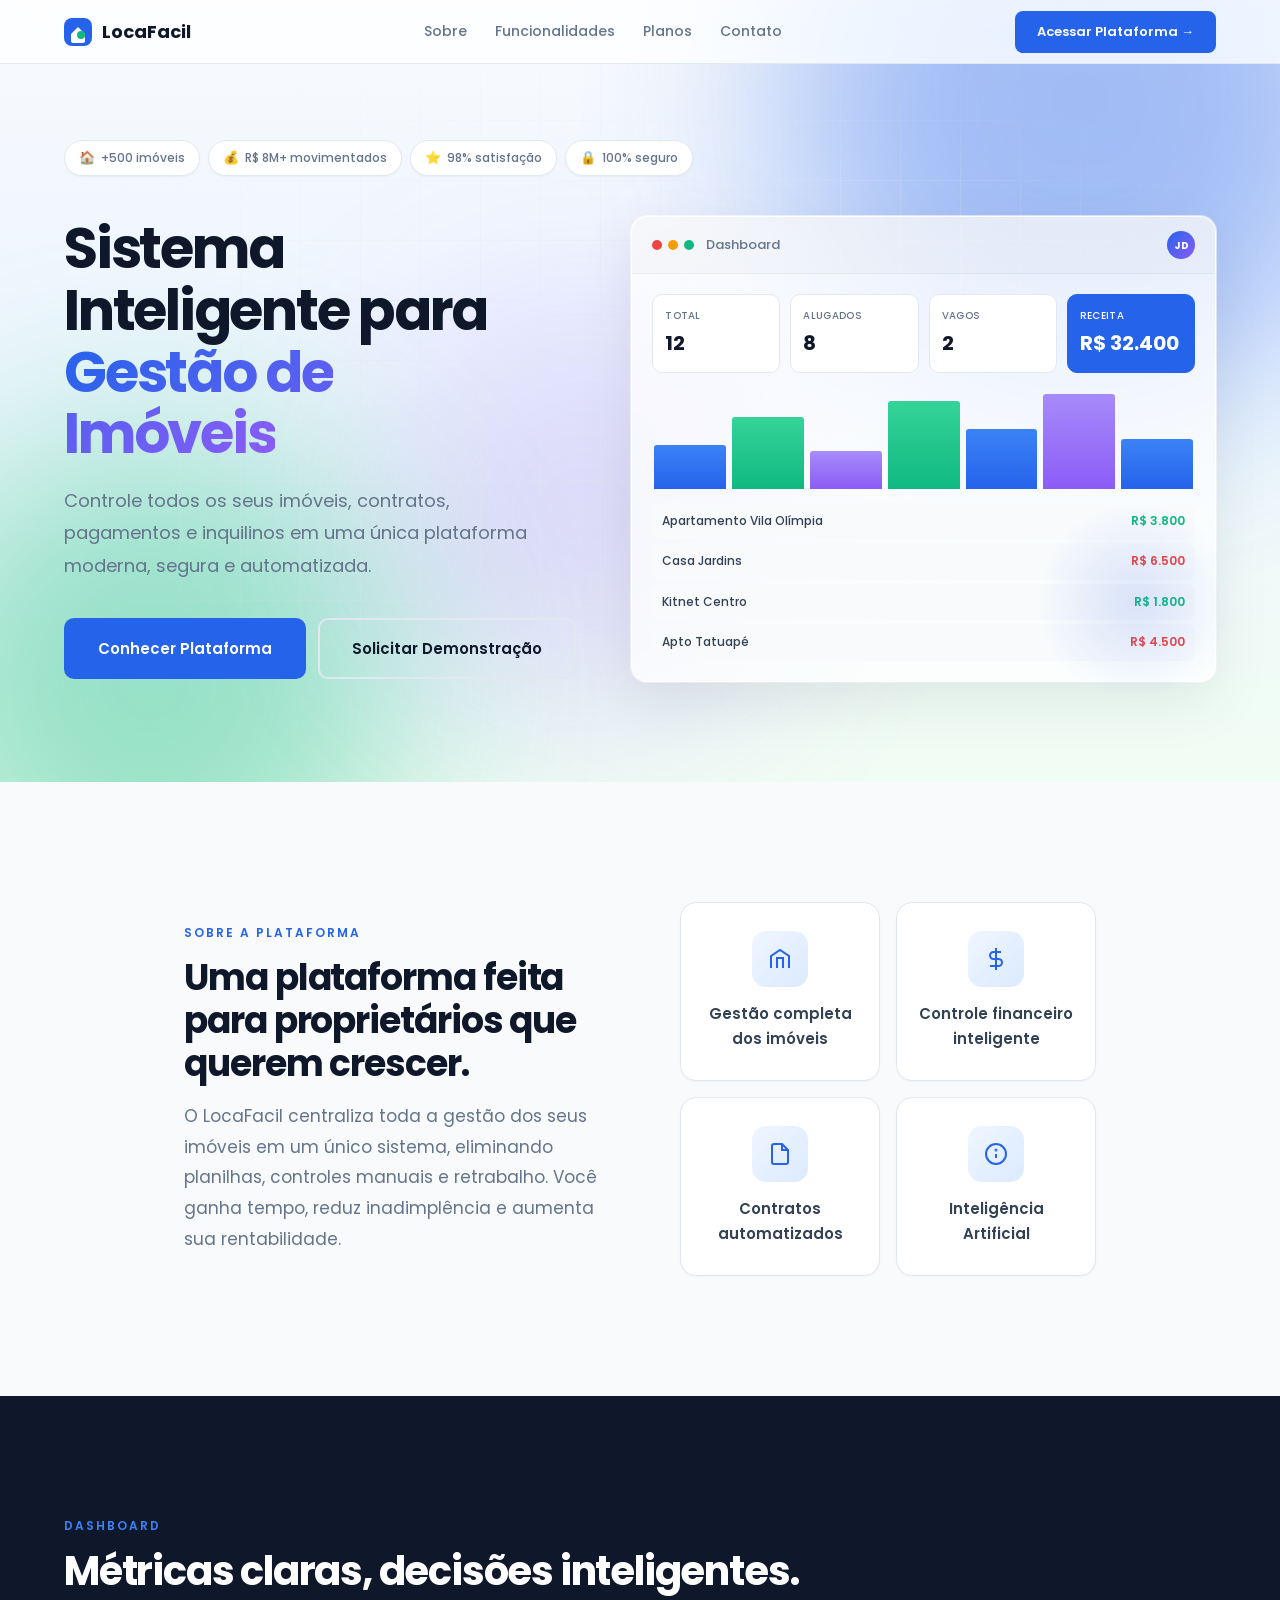
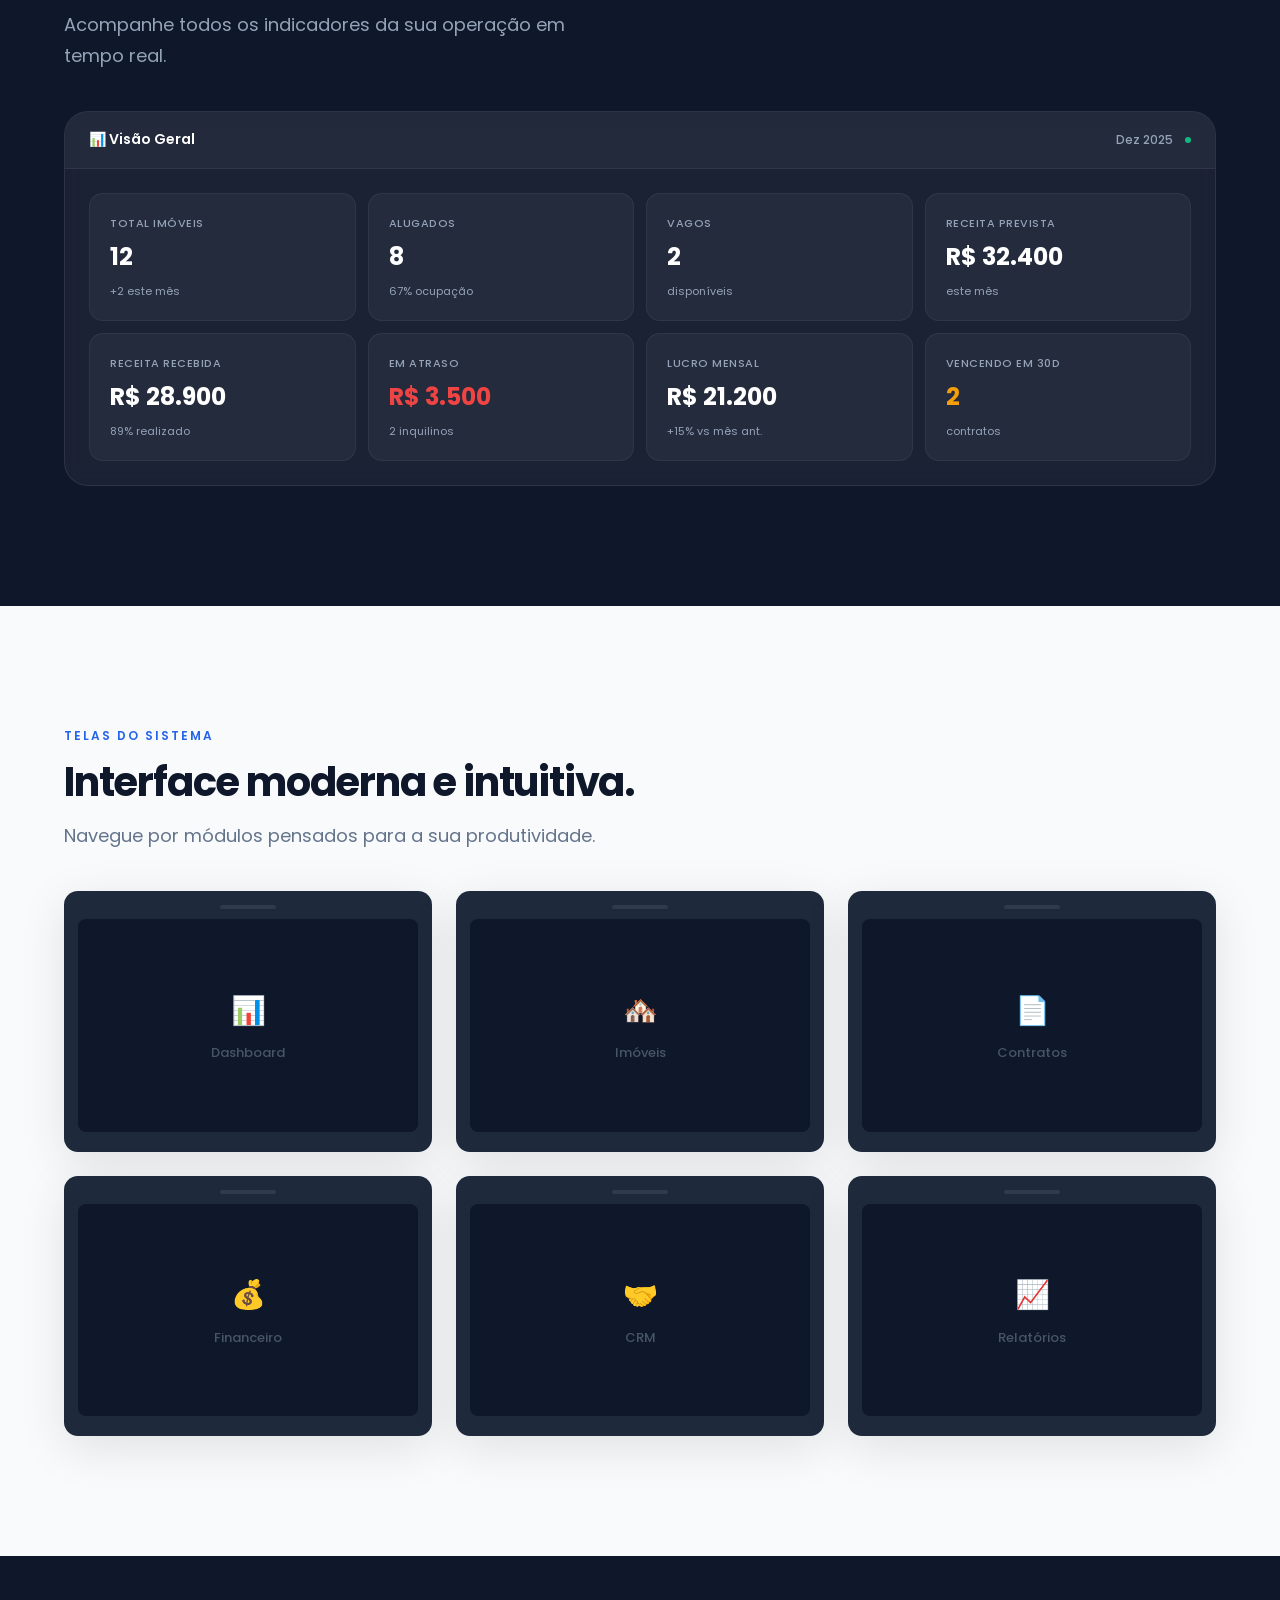
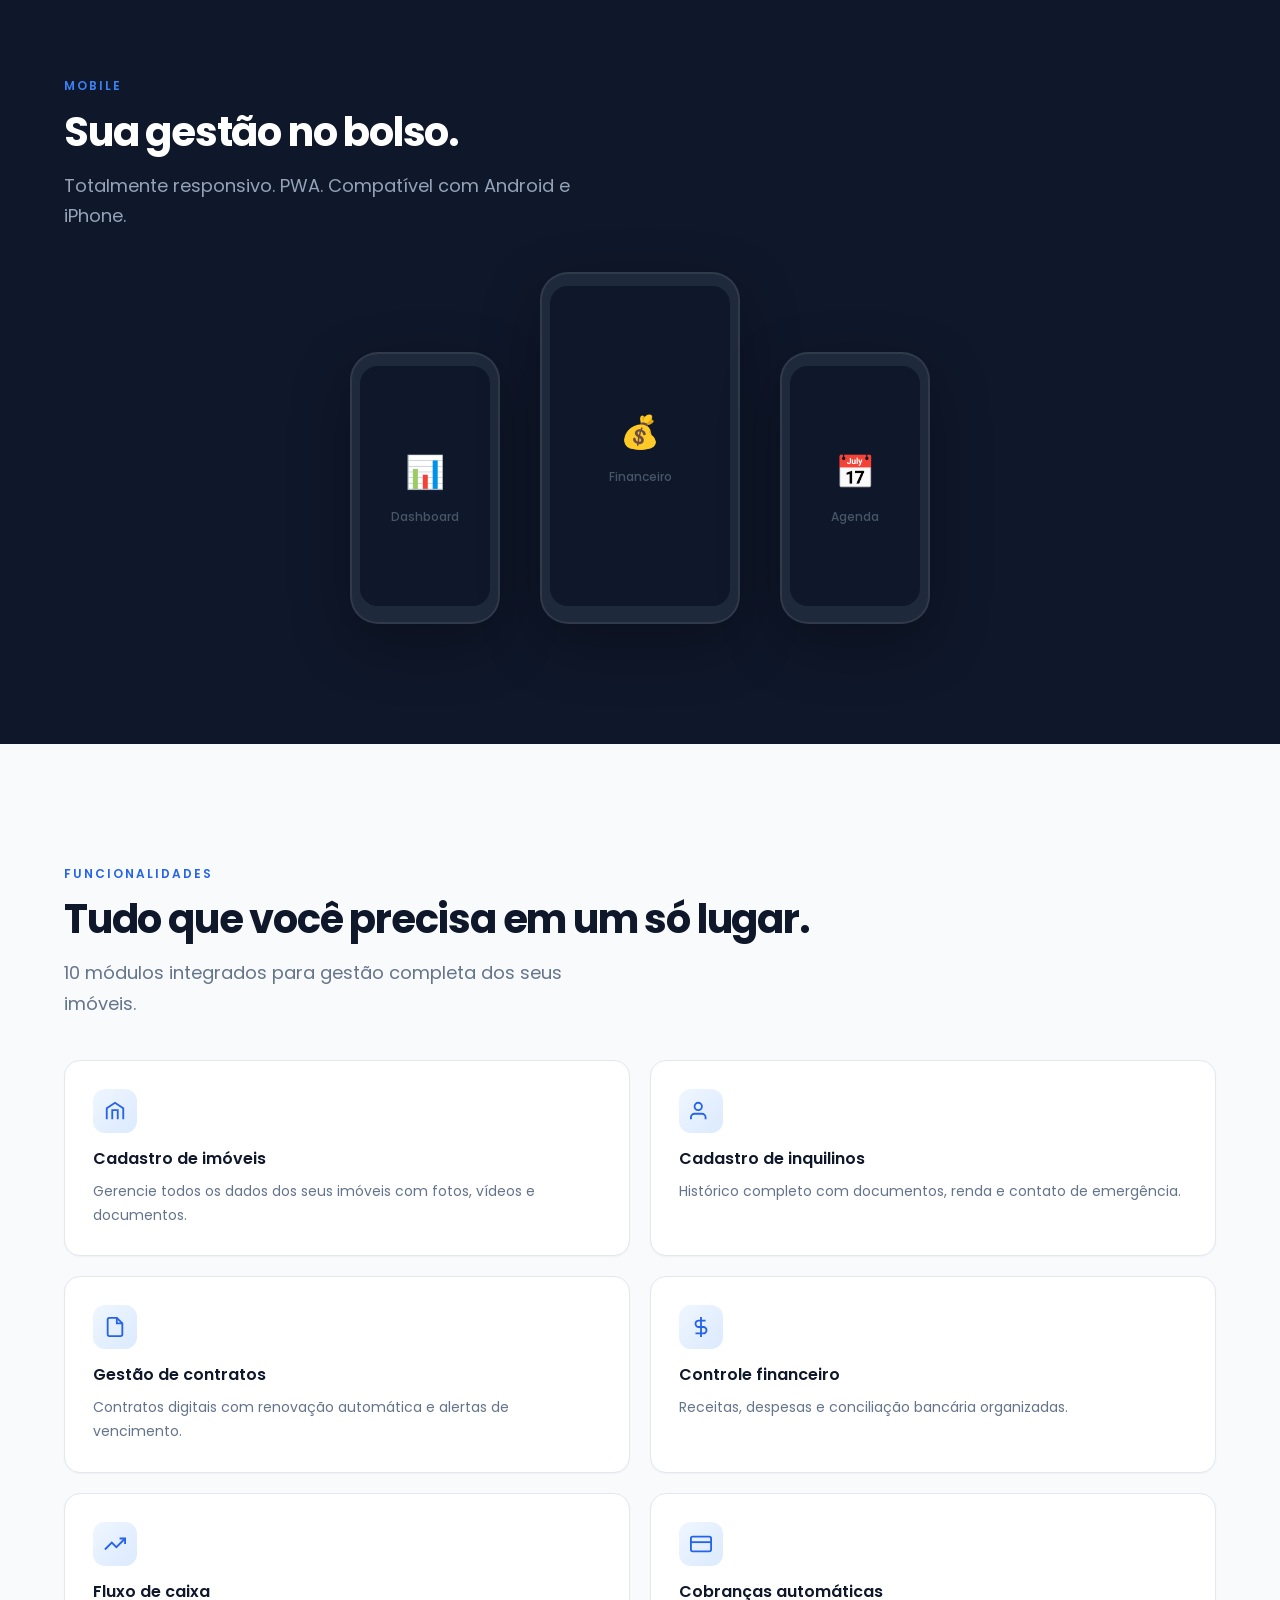
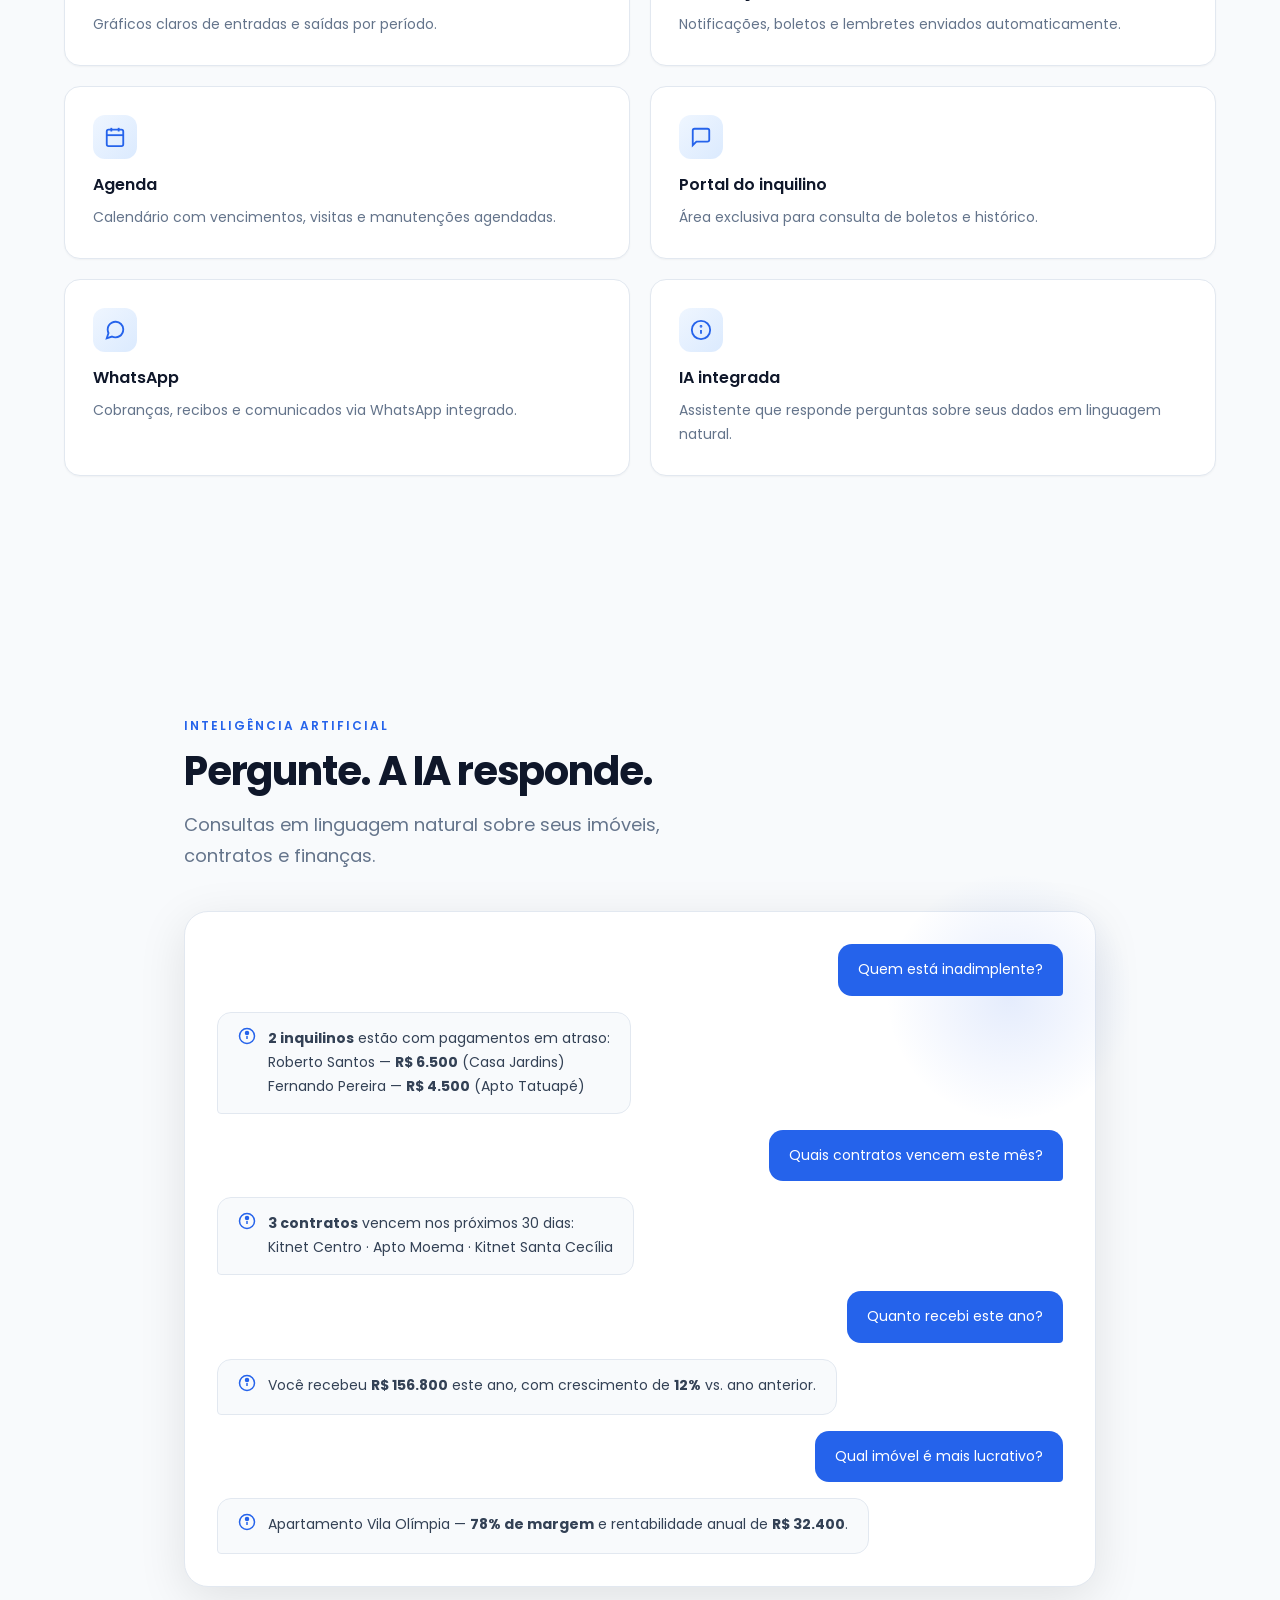
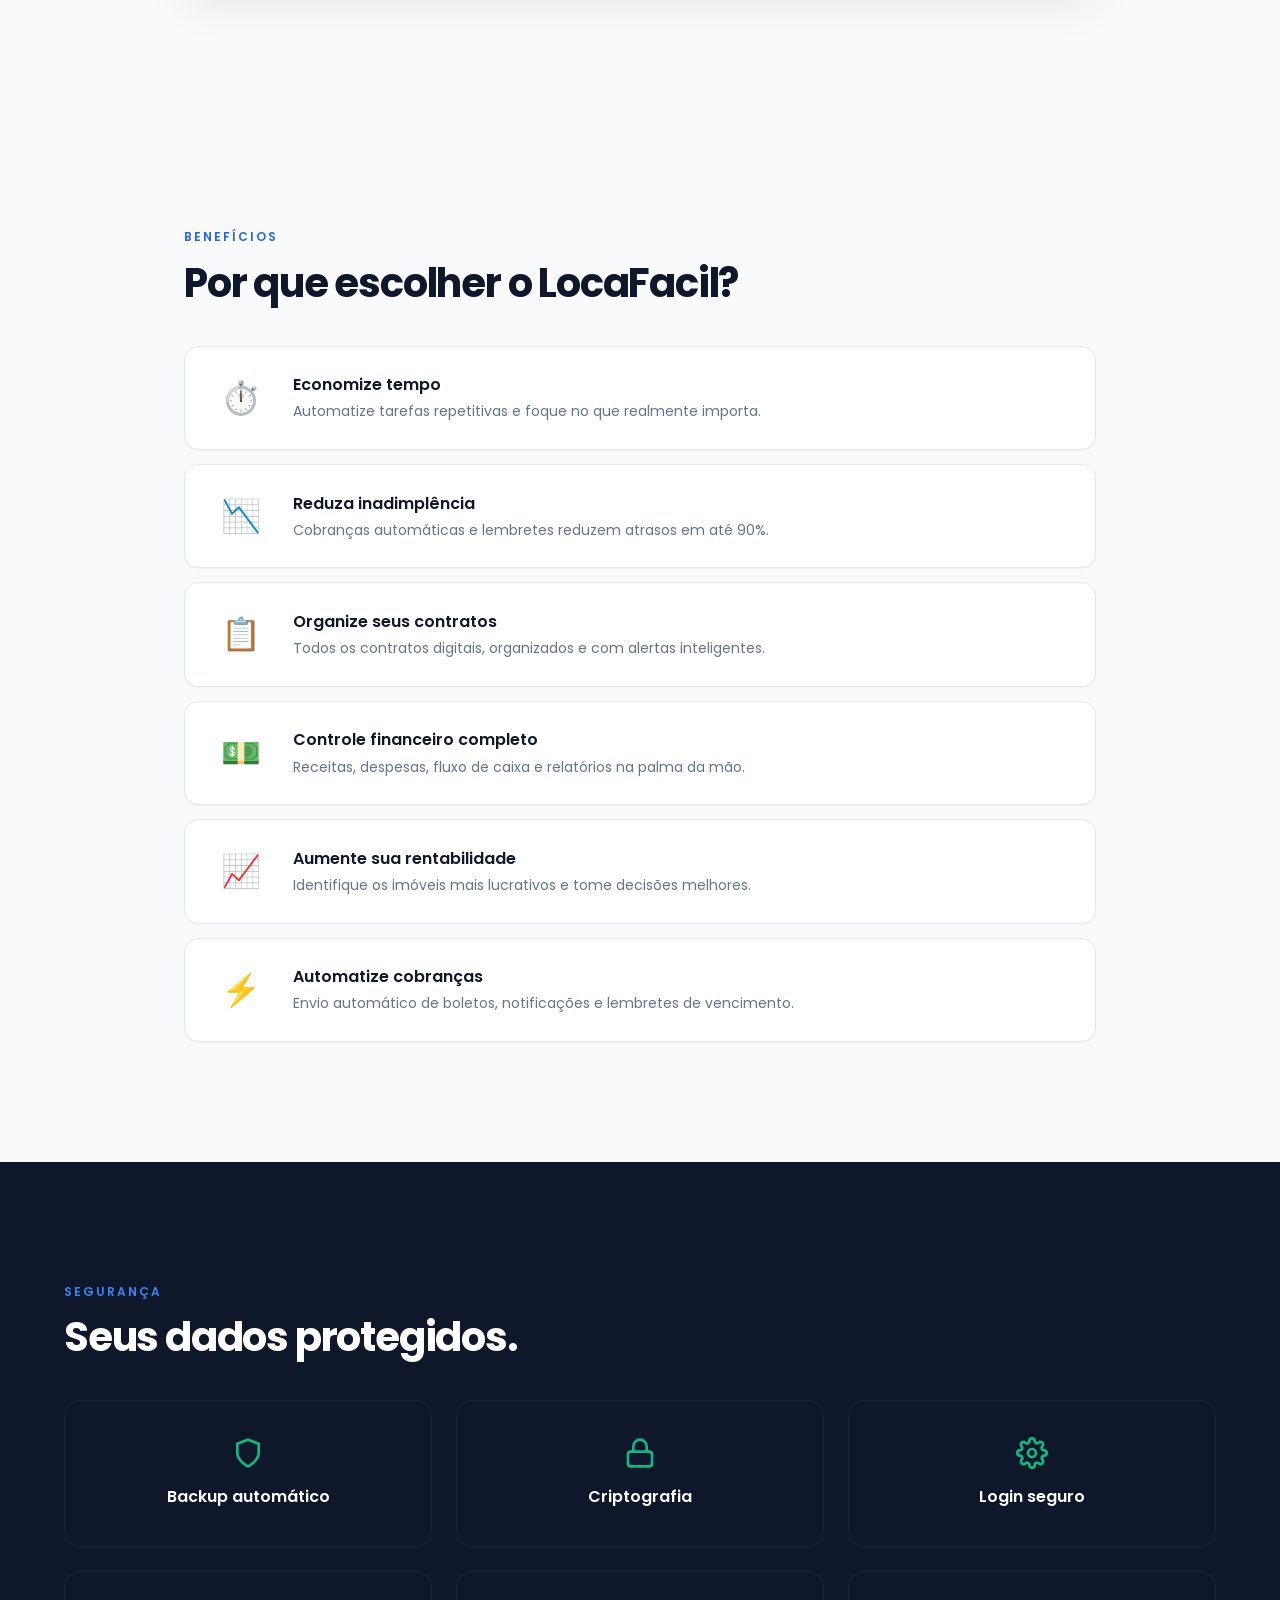
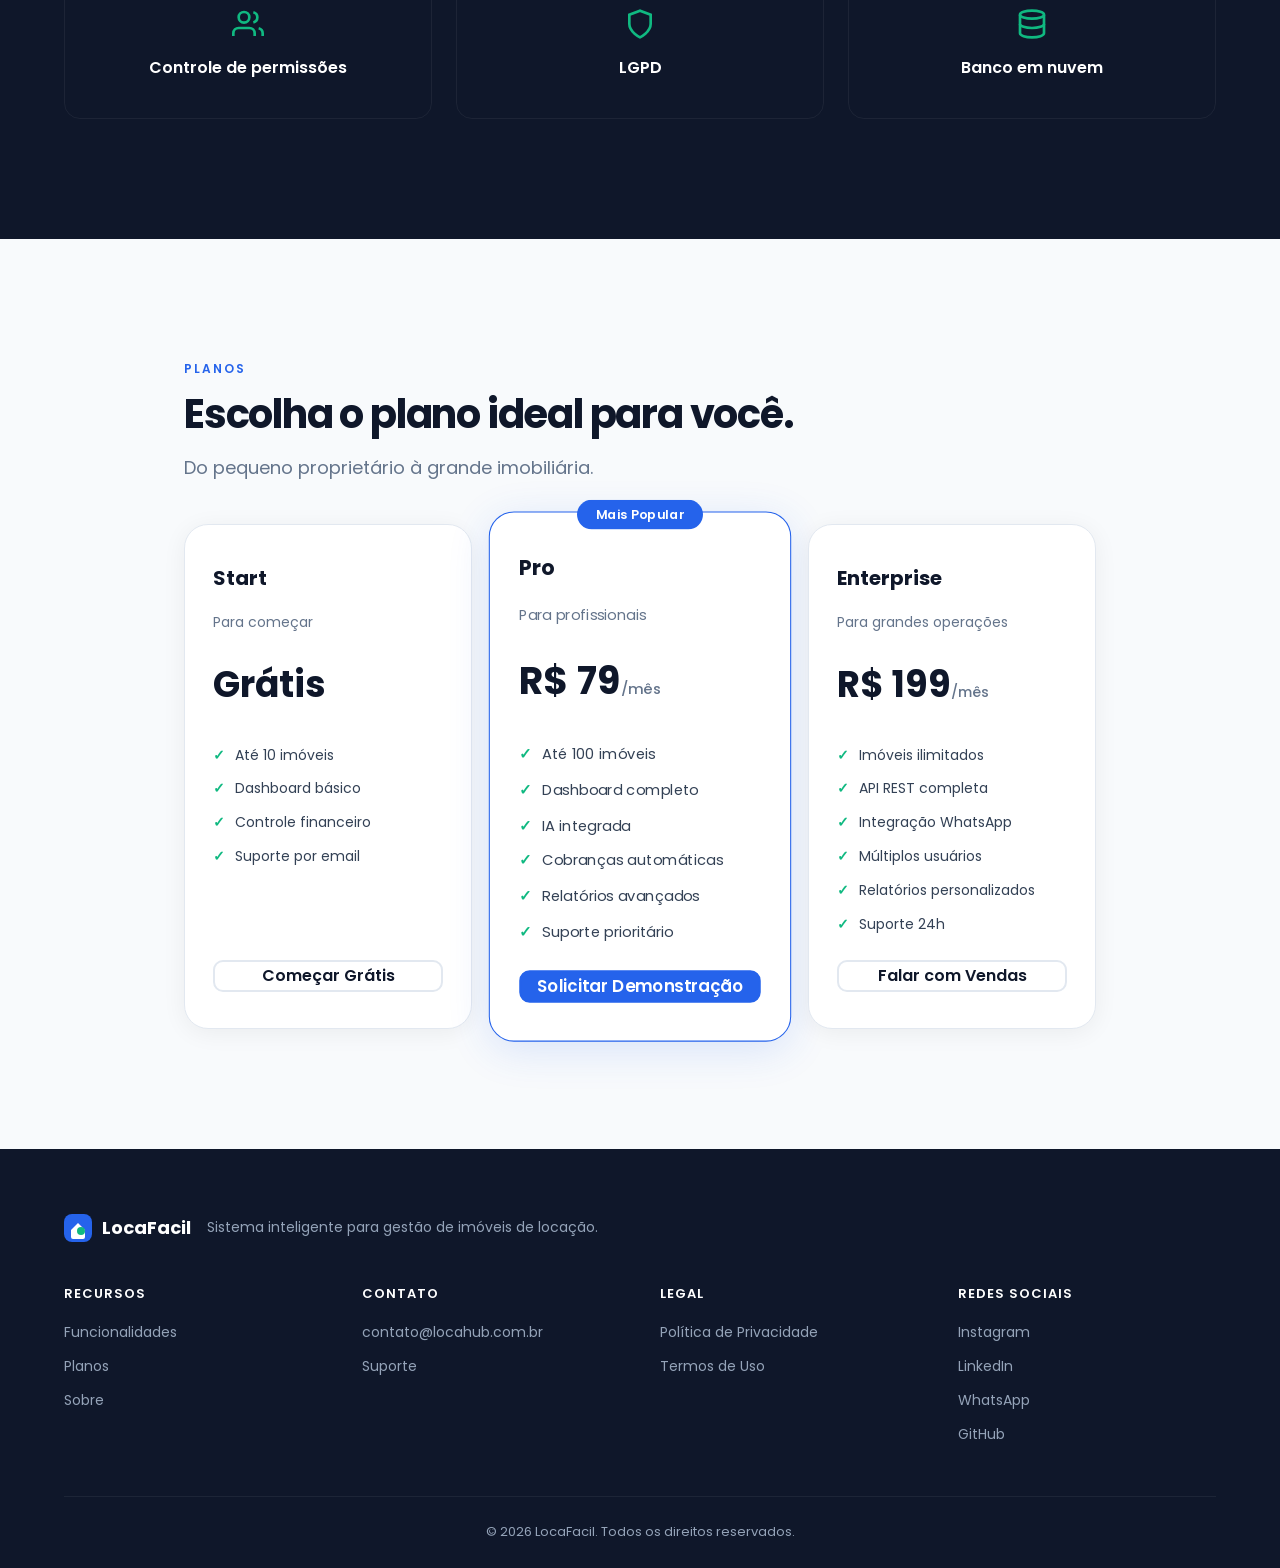
==== commit ad7e983a: "Renomeia plataforma para LocaFacil e finaliza landing page premium" ====
--- a/landing.html
+++ b/landing.html
@@ -3,235 +3,272 @@
 <head>
   <meta charset="UTF-8">
   <meta name="viewport" content="width=device-width, initial-scale=1.0">
-  <meta name="description" content="LocaHub - Sistema Inteligente para Gestão de Imóveis de Locação">
+  <meta name="description" content="LocaFacil - Sistema Inteligente para Gestão de Imóveis de Locação">
   <link rel="preconnect" href="https://fonts.googleapis.com">
   <link rel="preconnect" href="https://fonts.gstatic.com" crossorigin>
   <link href="https://fonts.googleapis.com/css2?family=Poppins:wght@300;400;500;600;700&display=swap" rel="stylesheet">
   <link rel="icon" type="image/svg+xml" href="data:image/svg+xml,<svg xmlns='http://www.w3.org/2000/svg' viewBox='0 0 100 100'><rect width='100' height='100' rx='20' fill='%232563EB'/><path d='M20 55L50 25l30 30v30a5 5 0 0 1-5 5H25a5 5 0 0 1-5-5V55z' fill='white'/><circle cx='62' cy='58' r='10' fill='%2310B981'/></svg>">
   <link rel="stylesheet" href="css/landing.css">
-  <title>LocaHub - Gestão Inteligente de Imóveis</title>
+  <title>LocaFacil — Gestão Inteligente de Imóveis</title>
 </head>
 <body>
 
 <nav class="navbar">
-  <div class="container nav-container">
+  <div class="nav-inner">
     <div class="nav-logo">
-      <svg viewBox="0 0 24 24" fill="none" stroke="#2563EB" stroke-width="2.5" stroke-linecap="round" stroke-linejoin="round" width="28" height="28"><path d="M3 9.5L12 3l9 6.5V21a1 1 0 0 1-1 1H4a1 1 0 0 1-1-1V9.5z"/><circle cx="14" cy="14" r="3" fill="#10B981" stroke="none"/></svg>
-      <span>LocaHub</span>
-    </div>
-    <div class="nav-links">
+      <svg viewBox="0 0 28 28" fill="none" width="28" height="28">
+        <rect width="28" height="28" rx="8" fill="#2563EB"/>
+        <path d="M7 16L14 9l7 7v7a2 2 0 0 1-2 2H9a2 2 0 0 1-2-2v-7z" fill="white"/>
+        <circle cx="17" cy="17" r="4" fill="#10B981"/>
+      </svg>
+      <span>LocaFacil</span>
+    </div>
+    <div class="nav-center">
       <a href="#sobre">Sobre</a>
       <a href="#funcionalidades">Funcionalidades</a>
       <a href="#planos">Planos</a>
-    </div>
-    <a href="/" class="btn btn-primary btn-sm">Acessar Plataforma</a>
+      <a href="#contato">Contato</a>
+    </div>
+    <a href="/" class="btn-primary btn-sm">Acessar Plataforma →</a>
   </div>
 </nav>
 
 <section class="hero">
-  <div class="hero-bg-shapes">
-    <div class="shape shape-1"></div>
-    <div class="shape shape-2"></div>
-    <div class="shape shape-3"></div>
-  </div>
-  <div class="container hero-grid">
-    <div class="hero-content">
-      <div class="hero-indicators">
-        <div class="indicator"><span>🏠</span> +500 imóveis administrados</div>
-        <div class="indicator"><span>💰</span> Mais de R$ 8 milhões movimentados</div>
-        <div class="indicator"><span>⭐</span> 98% satisfação</div>
-        <div class="indicator"><span>🔒</span> 100% seguro</div>
-      </div>
-      <h1 class="hero-title">Sistema Inteligente para<br>Gestão de Imóveis de Locação</h1>
-      <p class="hero-text">Controle todos os seus imóveis, contratos, pagamentos e inquilinos em uma única plataforma moderna, segura e automatizada.</p>
-      <div class="hero-buttons">
-        <a href="#sobre" class="btn btn-primary btn-lg">Conhecer Plataforma</a>
-        <a href="#planos" class="btn btn-outline btn-lg">Solicitar Demonstração</a>
-      </div>
-    </div>
-    <div class="hero-visual">
-      <div class="hero-mockup">
-        <div class="mockup-header">
-          <div class="mockup-dots"><span></span><span></span><span></span></div>
-          <div class="mockup-title">📊 Dashboard</div>
-        </div>
-        <div class="mockup-body">
-          <div class="mockup-cards">
-            <div class="m-card"><span class="m-label">Total Imóveis</span><span class="m-value">12</span></div>
-            <div class="m-card"><span class="m-label">Alugados</span><span class="m-value">8</span></div>
-            <div class="m-card"><span class="m-label">Vagos</span><span class="m-value">2</span></div>
-            <div class="m-card accent"><span class="m-label">Receita</span><span class="m-value">R$ 32.400</span></div>
+  <div class="hero-bg">
+    <div class="hero-glow g1"></div>
+    <div class="hero-glow g2"></div>
+    <div class="hero-glow g3"></div>
+    <div class="hero-grid-bg"></div>
+  </div>
+  <div class="hero-inner">
+    <div class="hero-badges">
+      <span class="badge"><span>🏠</span> +500 imóveis</span>
+      <span class="badge"><span>💰</span> R$ 8M+ movimentados</span>
+      <span class="badge"><span>⭐</span> 98% satisfação</span>
+      <span class="badge"><span>🔒</span> 100% seguro</span>
+    </div>
+    <div class="hero-layout">
+      <div class="hero-text-col">
+        <h1>Sistema Inteligente para<br><span class="gradient-text">Gestão de Imóveis</span></h1>
+        <p class="hero-sub">Controle todos os seus imóveis, contratos, pagamentos e inquilinos em uma única plataforma moderna, segura e automatizada.</p>
+        <div class="hero-cta">
+          <a href="#sobre" class="btn-primary btn-lg">Conhecer Plataforma</a>
+          <a href="#planos" class="btn-outline btn-lg">Solicitar Demonstração</a>
+        </div>
+      </div>
+      <div class="hero-visual-col">
+        <div class="hero-mockup-wrap">
+          <div class="mockup">
+            <div class="mockup-top">
+              <div class="mockup-dots"><i></i><i></i><i></i></div>
+              <span>Dashboard</span>
+              <div class="mockup-avatar">JD</div>
+            </div>
+            <div class="mockup-body">
+              <div class="mockup-stats">
+                <div class="ms"><span class="ms-l">Total</span><span class="ms-v">12</span></div>
+                <div class="ms"><span class="ms-l">Alugados</span><span class="ms-v">8</span></div>
+                <div class="ms"><span class="ms-l">Vagos</span><span class="ms-v">2</span></div>
+                <div class="ms highlight"><span class="ms-l">Receita</span><span class="ms-v">R$ 32.400</span></div>
+              </div>
+              <div class="mockup-chart">
+                <div class="bar" style="height:44%"></div>
+                <div class="bar" style="height:72%"></div>
+                <div class="bar" style="height:38%"></div>
+                <div class="bar" style="height:88%"></div>
+                <div class="bar" style="height:60%"></div>
+                <div class="bar" style="height:95%"></div>
+                <div class="bar" style="height:50%"></div>
+              </div>
+              <div class="mockup-table">
+                <div class="mt-row"><span>Apartamento Vila Olímpia</span><span class="mt-paid">R$ 3.800</span></div>
+                <div class="mt-row"><span>Casa Jardins</span><span class="mt-late">R$ 6.500</span></div>
+                <div class="mt-row"><span>Kitnet Centro</span><span class="mt-paid">R$ 1.800</span></div>
+                <div class="mt-row"><span>Apto Tatuapé</span><span class="mt-late">R$ 4.500</span></div>
+              </div>
+            </div>
           </div>
-          <div class="mockup-chart"><div class="chart-bar" style="height:60%"></div><div class="chart-bar" style="height:85%"></div><div class="chart-bar" style="height:45%"></div><div class="chart-bar" style="height:70%"></div><div class="chart-bar" style="height:90%"></div><div class="chart-bar" style="height:55%"></div></div>
-        </div>
-      </div>
-    </div>
-  </div>
-</section>
-
-<section class="section about" id="sobre">
-  <div class="container">
-    <div class="about-grid">
+          <div class="mockup-glow"></div>
+        </div>
+      </div>
+    </div>
+  </div>
+</section>
+
+<section class="section" id="sobre">
+  <div class="container narrow">
+    <div class="about-layout">
       <div class="about-text">
-        <h2 class="section-title">Uma plataforma feita para proprietários que querem crescer.</h2>
-        <p>O LocaHub centraliza toda a gestão dos seus imóveis em um único sistema, eliminando planilhas, controles manuais e retrabalho.</p>
-      </div>
-      <div class="about-cards">
-        <div class="about-card"><div class="about-icon"><span>🏢</span></div><h4>Gestão completa dos imóveis</h4></div>
-        <div class="about-card"><div class="about-icon"><span>💵</span></div><h4>Controle financeiro inteligente</h4></div>
-        <div class="about-card"><div class="about-icon"><span>📅</span></div><h4>Contratos automatizados</h4></div>
-        <div class="about-card"><div class="about-icon"><span>🤖</span></div><h4>Inteligência Artificial</h4></div>
-      </div>
-    </div>
-  </div>
-</section>
-
-<section class="section dashboard-section" id="dashboard">
-  <div class="container">
-    <h2 class="section-title centered">Dashboard Completo</h2>
-    <p class="section-subtitle">Todos os indicadores da sua operação em um só lugar.</p>
-    <div class="dashboard-showcase">
-      <div class="d-mockup">
-        <div class="d-mockup-header">📊 Dashboard</div>
-        <div class="d-mockup-body">
-          <div class="d-grid">
-            <div class="d-card"><span>Total Imóveis</span><strong>12</strong></div>
-            <div class="d-card"><span>Alugados</span><strong>8</strong></div>
-            <div class="d-card"><span>Vagos</span><strong>2</strong></div>
-            <div class="d-card"><span>Receita Prevista</span><strong>R$ 32.400</strong></div>
-            <div class="d-card"><span>Receita Recebida</span><strong>R$ 28.900</strong></div>
-            <div class="d-card late"><span>Em Atraso</span><strong>R$ 3.500</strong></div>
-            <div class="d-card"><span>Lucro Mensal</span><strong>R$ 21.200</strong></div>
-            <div class="d-card warn"><span>Vencendo</span><strong>2</strong></div>
-          </div>
-        </div>
-      </div>
-      <div class="dashboard-callouts">
-        <div class="callout" style="top:8%;left:5%;">📊 Total de imóveis cadastrados<span class="arrow"></span></div>
-        <div class="callout" style="top:8%;right:5%;">📈 Receita prevista do mês<span class="arrow"></span></div>
-        <div class="callout" style="bottom:15%;left:5%;">⚠️ Aluguel em atraso<span class="arrow"></span></div>
-        <div class="callout" style="bottom:15%;right:5%;">📄 Contratos vencendo<span class="arrow"></span></div>
-      </div>
-    </div>
-  </div>
-</section>
-
-<section class="section screens-section" id="telas">
-  <div class="container">
-    <h2 class="section-title centered">Telas do Sistema</h2>
-    <p class="section-subtitle">Uma interface moderna, limpa e intuitiva.</p>
+        <span class="overline">Sobre a plataforma</span>
+        <h2>Uma plataforma feita para proprietários que querem crescer.</h2>
+        <p>O LocaFacil centraliza toda a gestão dos seus imóveis em um único sistema, eliminando planilhas, controles manuais e retrabalho. Você ganha tempo, reduz inadimplência e aumenta sua rentabilidade.</p>
+      </div>
+      <div class="about-grid">
+        <div class="acard"><div class="acard-icon"><svg viewBox="0 0 24 24" fill="none" stroke="#2563EB" stroke-width="2" width="24" height="24"><path d="M3 21V9l9-6 9 6v12"/><path d="M9 21V11h6v10"/></svg></div><h4>Gestão completa dos imóveis</h4></div>
+        <div class="acard"><div class="acard-icon"><svg viewBox="0 0 24 24" fill="none" stroke="#2563EB" stroke-width="2" width="24" height="24"><line x1="12" y1="1" x2="12" y2="23"/><path d="M17 5H9.5a3.5 3.5 0 0 0 0 7h5a3.5 3.5 0 0 1 0 7H6"/></svg></div><h4>Controle financeiro inteligente</h4></div>
+        <div class="acard"><div class="acard-icon"><svg viewBox="0 0 24 24" fill="none" stroke="#2563EB" stroke-width="2" width="24" height="24"><path d="M14 2H6a2 2 0 0 0-2 2v16a2 2 0 0 0 2 2h12a2 2 0 0 0 2-2V8z"/><polyline points="14 2 14 8 20 8"/></svg></div><h4>Contratos automatizados</h4></div>
+        <div class="acard"><div class="acard-icon"><svg viewBox="0 0 24 24" fill="none" stroke="#2563EB" stroke-width="2" width="24" height="24"><circle cx="12" cy="12" r="10"/><path d="M12 16v-4"/><circle cx="12" cy="8" r="0.5" fill="#2563EB"/></svg></div><h4>Inteligência Artificial</h4></div>
+      </div>
+    </div>
+  </div>
+</section>
+
+<section class="section section-dark" id="dashboard">
+  <div class="container">
+    <div class="section-label">Dashboard</div>
+    <h2 class="section-title light">Métricas claras, decisões inteligentes.</h2>
+    <p class="section-desc light">Acompanhe todos os indicadores da sua operação em tempo real.</p>
+    <div class="dash-mockup">
+      <div class="dash-top"><span>📊 Visão Geral</span><div class="dash-top-right"><span>Dez 2025</span><span class="dash-dot"></span></div></div>
+      <div class="dash-grid">
+        <div class="dc"><span>Total Imóveis</span><strong>12</strong><small>+2 este mês</small></div>
+        <div class="dc"><span>Alugados</span><strong>8</strong><small>67% ocupação</small></div>
+        <div class="dc"><span>Vagos</span><strong>2</strong><small>disponíveis</small></div>
+        <div class="dc"><span>Receita Prevista</span><strong>R$ 32.400</strong><small>este mês</small></div>
+        <div class="dc"><span>Receita Recebida</span><strong>R$ 28.900</strong><small>89% realizado</small></div>
+        <div class="dc negative"><span>Em Atraso</span><strong>R$ 3.500</strong><small>2 inquilinos</small></div>
+        <div class="dc"><span>Lucro Mensal</span><strong>R$ 21.200</strong><small>+15% vs mês ant.</small></div>
+        <div class="dc warning"><span>Vencendo em 30d</span><strong>2</strong><small>contratos</small></div>
+      </div>
+    </div>
+  </div>
+</section>
+
+<section class="section" id="telas">
+  <div class="container">
+    <div class="section-label">Telas do Sistema</div>
+    <h2 class="section-title">Interface moderna e intuitiva.</h2>
+    <p class="section-desc">Navegue por módulos pensados para a sua produtividade.</p>
     <div class="screens-grid">
-      <div class="screen-card"><div class="macbook"><div class="macbook-notch"></div><div class="macbook-screen"><div class="screen-placeholder"><span>📊</span> Dashboard</div></div></div></div>
-      <div class="screen-card"><div class="macbook"><div class="macbook-notch"></div><div class="macbook-screen"><div class="screen-placeholder"><span>🏘️</span> Imóveis</div></div></div></div>
-      <div class="screen-card"><div class="macbook"><div class="macbook-notch"></div><div class="macbook-screen"><div class="screen-placeholder"><span>📄</span> Contratos</div></div></div></div>
-      <div class="screen-card"><div class="macbook"><div class="macbook-notch"></div><div class="macbook-screen"><div class="screen-placeholder"><span>💰</span> Financeiro</div></div></div></div>
-      <div class="screen-card"><div class="macbook"><div class="macbook-notch"></div><div class="macbook-screen"><div class="screen-placeholder"><span>🤝</span> CRM</div></div></div></div>
-      <div class="screen-card"><div class="macbook"><div class="macbook-notch"></div><div class="macbook-screen"><div class="screen-placeholder"><span>📈</span> Relatórios</div></div></div></div>
-    </div>
-  </div>
-</section>
-
-<section class="section mobile-section" id="mobile">
-  <div class="container">
-    <h2 class="section-title centered">Versão Mobile</h2>
-    <p class="section-subtitle">Acesse sua gestão de qualquer lugar. Totalmente responsivo. Compatível com Android e iPhone. PWA.</p>
-    <div class="phones">
-      <div class="phone"><div class="phone-screen"><span>📊</span> Dashboard</div></div>
-      <div class="phone phone-center"><div class="phone-screen"><span>💰</span> Financeiro</div></div>
-      <div class="phone"><div class="phone-screen"><span>📅</span> Agenda</div></div>
-    </div>
-  </div>
-</section>
-
-<section class="section features-section" id="funcionalidades">
-  <div class="container">
-    <h2 class="section-title centered">Funcionalidades</h2>
-    <p class="section-subtitle">Tudo que você precisa para administrar seus imóveis.</p>
+      <div class="ss"><div class="ss-mac"><div class="ss-notch"></div><div class="ss-screen"><span>📊</span> Dashboard</div></div></div>
+      <div class="ss"><div class="ss-mac"><div class="ss-notch"></div><div class="ss-screen"><span>🏘️</span> Imóveis</div></div></div>
+      <div class="ss"><div class="ss-mac"><div class="ss-notch"></div><div class="ss-screen"><span>📄</span> Contratos</div></div></div>
+      <div class="ss"><div class="ss-mac"><div class="ss-notch"></div><div class="ss-screen"><span>💰</span> Financeiro</div></div></div>
+      <div class="ss"><div class="ss-mac"><div class="ss-notch"></div><div class="ss-screen"><span>🤝</span> CRM</div></div></div>
+      <div class="ss"><div class="ss-mac"><div class="ss-notch"></div><div class="ss-screen"><span>📈</span> Relatórios</div></div></div>
+    </div>
+  </div>
+</section>
+
+<section class="section section-dark" id="mobile">
+  <div class="container">
+    <div class="section-label">Mobile</div>
+    <h2 class="section-title light">Sua gestão no bolso.</h2>
+    <p class="section-desc light">Totalmente responsivo. PWA. Compatível com Android e iPhone.</p>
+    <div class="phones-row">
+      <div class="phone-mockup"><div class="phone-screen-inner"><span>📊</span> Dashboard</div></div>
+      <div class="phone-mockup main-phone"><div class="phone-screen-inner"><span>💰</span> Financeiro</div></div>
+      <div class="phone-mockup"><div class="phone-screen-inner"><span>📅</span> Agenda</div></div>
+    </div>
+  </div>
+</section>
+
+<section class="section" id="funcionalidades">
+  <div class="container">
+    <div class="section-label">Funcionalidades</div>
+    <h2 class="section-title">Tudo que você precisa em um só lugar.</h2>
+    <p class="section-desc">10 módulos integrados para gestão completa dos seus imóveis.</p>
     <div class="features-grid">
-      <div class="feature-item"><div class="fi-icon"><span>🏘️</span></div><h4>Cadastro de imóveis</h4><p>Gerencie todos os dados dos seus imóveis em um só lugar.</p></div>
-      <div class="feature-item"><div class="fi-icon"><span>👥</span></div><h4>Cadastro de inquilinos</h4><p>Mantenha o histórico completo dos seus inquilinos.</p></div>
-      <div class="feature-item"><div class="fi-icon"><span>📄</span></div><h4>Gestão de contratos</h4><p>Crie e gerencie contratos com renovação automática.</p></div>
-      <div class="feature-item"><div class="fi-icon"><span>💰</span></div><h4>Controle financeiro</h4><p>Receitas, despesas e fluxo de caixa organizados.</p></div>
-      <div class="feature-item"><div class="fi-icon"><span>📊</span></div><h4>Fluxo de caixa</h4><p>Visualize entradas e saídas em gráficos claros.</p></div>
-      <div class="feature-item"><div class="fi-icon"><span>⚡</span></div><h4>Cobranças automáticas</h4><p>Notificações e lembretes de vencimento automáticos.</p></div>
-      <div class="feature-item"><div class="fi-icon"><span>📅</span></div><h4>Agenda</h4><p>Calendário com vencimentos, visitas e manutenções.</p></div>
-      <div class="feature-item"><div class="fi-icon"><span>🏪</span></div><h4>Portal do inquilino</h4><p>Área exclusiva para seus inquilinos consultarem.</p></div>
-      <div class="feature-item"><div class="fi-icon"><span>💬</span></div><h4>WhatsApp</h4><p>Cobranças e comunicados via WhatsApp integrado.</p></div>
-      <div class="feature-item"><div class="fi-icon"><span>🤖</span></div><h4>IA integrada</h4><p>Assistente inteligente para responder suas perguntas.</p></div>
-    </div>
-  </div>
-</section>
-
-<section class="section ai-section" id="ia">
-  <div class="container">
-    <h2 class="section-title centered">Inteligência Artificial</h2>
-    <p class="section-subtitle">Pergunte em linguagem natural. A IA consulta seu banco de dados.</p>
-    <div class="ai-showcase">
+      <div class="feat"><div class="feat-icon"><svg viewBox="0 0 24 24" fill="none" stroke="#2563EB" stroke-width="2" width="22" height="22"><path d="M3 21V9l9-6 9 6v12"/><path d="M9 21V11h6v10"/></svg></div><h4>Cadastro de imóveis</h4><p>Gerencie todos os dados dos seus imóveis com fotos, vídeos e documentos.</p></div>
+      <div class="feat"><div class="feat-icon"><svg viewBox="0 0 24 24" fill="none" stroke="#2563EB" stroke-width="2" width="22" height="22"><path d="M17 21v-2a4 4 0 0 0-4-4H5a4 4 0 0 0-4 4v2"/><circle cx="9" cy="7" r="4"/></svg></div><h4>Cadastro de inquilinos</h4><p>Histórico completo com documentos, renda e contato de emergência.</p></div>
+      <div class="feat"><div class="feat-icon"><svg viewBox="0 0 24 24" fill="none" stroke="#2563EB" stroke-width="2" width="22" height="22"><path d="M14 2H6a2 2 0 0 0-2 2v16a2 2 0 0 0 2 2h12a2 2 0 0 0 2-2V8z"/><polyline points="14 2 14 8 20 8"/></svg></div><h4>Gestão de contratos</h4><p>Contratos digitais com renovação automática e alertas de vencimento.</p></div>
+      <div class="feat"><div class="feat-icon"><svg viewBox="0 0 24 24" fill="none" stroke="#2563EB" stroke-width="2" width="22" height="22"><line x1="12" y1="1" x2="12" y2="23"/><path d="M17 5H9.5a3.5 3.5 0 0 0 0 7h5a3.5 3.5 0 0 1 0 7H6"/></svg></div><h4>Controle financeiro</h4><p>Receitas, despesas e conciliação bancária organizadas.</p></div>
+      <div class="feat"><div class="feat-icon"><svg viewBox="0 0 24 24" fill="none" stroke="#2563EB" stroke-width="2" width="22" height="22"><polyline points="23 6 13.5 15.5 8.5 10.5 1 18"/><polyline points="17 6 23 6 23 12"/></svg></div><h4>Fluxo de caixa</h4><p>Gráficos claros de entradas e saídas por período.</p></div>
+      <div class="feat"><div class="feat-icon"><svg viewBox="0 0 24 24" fill="none" stroke="#2563EB" stroke-width="2" width="22" height="22"><rect x="1" y="4" width="22" height="16" rx="2"/><line x1="1" y1="10" x2="23" y2="10"/></svg></div><h4>Cobranças automáticas</h4><p>Notificações, boletos e lembretes enviados automaticamente.</p></div>
+      <div class="feat"><div class="feat-icon"><svg viewBox="0 0 24 24" fill="none" stroke="#2563EB" stroke-width="2" width="22" height="22"><rect x="3" y="4" width="18" height="18" rx="2"/><line x1="16" y1="2" x2="16" y2="6"/><line x1="8" y1="2" x2="8" y2="6"/><line x1="3" y1="10" x2="21" y2="10"/></svg></div><h4>Agenda</h4><p>Calendário com vencimentos, visitas e manutenções agendadas.</p></div>
+      <div class="feat"><div class="feat-icon"><svg viewBox="0 0 24 24" fill="none" stroke="#2563EB" stroke-width="2" width="22" height="22"><path d="M21 15a2 2 0 0 1-2 2H7l-4 4V5a2 2 0 0 1 2-2h14a2 2 0 0 1 2 2z"/></svg></div><h4>Portal do inquilino</h4><p>Área exclusiva para consulta de boletos e histórico.</p></div>
+      <div class="feat"><div class="feat-icon"><svg viewBox="0 0 24 24" fill="none" stroke="#2563EB" stroke-width="2" width="22" height="22"><path d="M21 11.5a8.38 8.38 0 0 1-.9 3.8 8.5 8.5 0 0 1-7.6 4.7 8.38 8.38 0 0 1-3.8-.9L3 21l1.9-5.7a8.38 8.38 0 0 1-.9-3.8 8.5 8.5 0 0 1 4.7-7.6 8.38 8.38 0 0 1 3.8-.9h.5a8.48 8.48 0 0 1 8 8v.5z"/></svg></div><h4>WhatsApp</h4><p>Cobranças, recibos e comunicados via WhatsApp integrado.</p></div>
+      <div class="feat"><div class="feat-icon"><svg viewBox="0 0 24 24" fill="none" stroke="#2563EB" stroke-width="2" width="22" height="22"><circle cx="12" cy="12" r="10"/><path d="M12 16v-4"/><circle cx="12" cy="8" r="0.5" fill="#2563EB"/></svg></div><h4>IA integrada</h4><p>Assistente que responde perguntas sobre seus dados em linguagem natural.</p></div>
+    </div>
+  </div>
+</section>
+
+<section class="section" id="ia">
+  <div class="container narrow">
+    <div class="section-label">Inteligência Artificial</div>
+    <h2 class="section-title">Pergunte. A IA responde.</h2>
+    <p class="section-desc">Consultas em linguagem natural sobre seus imóveis, contratos e finanças.</p>
+    <div class="ai-card">
       <div class="ai-glow"></div>
-      <div class="ai-chat">
-        <div class="chat-msg user">Quem está inadimplente?</div>
-        <div class="chat-msg bot">Atualmente 2 inquilinos estão com pagamentos em atraso: Roberto Santos (Casa Jardins - R$ 6.500) e Fernando Pereira (Apto Tatuapé - R$ 4.500).</div>
-        <div class="chat-msg user">Quais contratos vencem este mês?</div>
-        <div class="chat-msg bot">3 contratos vencem nos próximos 30 dias: Kitnet Centro, Apto Moema e Kitnet Santa Cecília.</div>
-        <div class="chat-msg user">Quanto recebi este ano?</div>
-        <div class="chat-msg bot">Você recebeu R$ 156.800,00 este ano, com um crescimento de 12% em relação ao mesmo período do ano passado.</div>
-        <div class="chat-msg user">Qual imóvel é mais lucrativo?</div>
-        <div class="chat-msg bot">O Apartamento Vila Olímpia é o mais lucrativo, com margem de 78% e rentabilidade anual de R$ 32.400.</div>
-      </div>
-    </div>
-  </div>
-</section>
-
-<section class="section benefits-section" id="beneficios">
-  <div class="container">
-    <h2 class="section-title centered">Benefícios</h2>
-    <div class="benefits-list">
-      <div class="benefit-card"><div class="b-icon">⏱️</div><div><h4>Economize tempo</h4><p>Automatize tarefas repetitivas e foque no que importa.</p></div></div>
-      <div class="benefit-card"><div class="b-icon">📉</div><div><h4>Reduza inadimplência</h4><p>Cobranças automáticas reduzem em até 90% os atrasos.</p></div></div>
-      <div class="benefit-card"><div class="b-icon">📋</div><div><h4>Organize seus contratos</h4><p>Todos os contratos digitais em um só lugar.</p></div></div>
-      <div class="benefit-card"><div class="b-icon">💵</div><div><h4>Controle financeiro completo</h4><p>Receitas, despesas e relatórios na palma da mão.</p></div></div>
-      <div class="benefit-card"><div class="b-icon">📈</div><div><h4>Aumente sua rentabilidade</h4><p>Identifique os imóveis mais lucrativos.</p></div></div>
-      <div class="benefit-card"><div class="b-icon">⚡</div><div><h4>Automatize cobranças</h4><p>Envio automático de boletos e lembretes.</p></div></div>
-    </div>
-  </div>
-</section>
-
-<section class="section security-section" id="seguranca">
-  <div class="container">
-    <h2 class="section-title centered light">Segurança</h2>
+      <div class="chat">
+        <div class="msg user">Quem está inadimplente?</div>
+        <div class="msg bot">
+          <div class="bot-icon"><svg viewBox="0 0 24 24" fill="none" stroke="#2563EB" stroke-width="2" width="18" height="18"><circle cx="12" cy="12" r="10"/><path d="M12 16v-4"/><circle cx="12" cy="8" r="3" fill="#2563EB" stroke="none"/></svg></div>
+          <div><strong>2 inquilinos</strong> estão com pagamentos em atraso:<br>Roberto Santos — <strong>R$ 6.500</strong> (Casa Jardins)<br>Fernando Pereira — <strong>R$ 4.500</strong> (Apto Tatuapé)</div>
+        </div>
+        <div class="msg user">Quais contratos vencem este mês?</div>
+        <div class="msg bot">
+          <div class="bot-icon"><svg viewBox="0 0 24 24" fill="none" stroke="#2563EB" stroke-width="2" width="18" height="18"><circle cx="12" cy="12" r="10"/><path d="M12 16v-4"/><circle cx="12" cy="8" r="3" fill="#2563EB" stroke="none"/></svg></div>
+          <div><strong>3 contratos</strong> vencem nos próximos 30 dias:<br>Kitnet Centro · Apto Moema · Kitnet Santa Cecília</div>
+        </div>
+        <div class="msg user">Quanto recebi este ano?</div>
+        <div class="msg bot">
+          <div class="bot-icon"><svg viewBox="0 0 24 24" fill="none" stroke="#2563EB" stroke-width="2" width="18" height="18"><circle cx="12" cy="12" r="10"/><path d="M12 16v-4"/><circle cx="12" cy="8" r="3" fill="#2563EB" stroke="none"/></svg></div>
+          <div>Você recebeu <strong>R$ 156.800</strong> este ano, com crescimento de <strong>12%</strong> vs. ano anterior.</div>
+        </div>
+        <div class="msg user">Qual imóvel é mais lucrativo?</div>
+        <div class="msg bot">
+          <div class="bot-icon"><svg viewBox="0 0 24 24" fill="none" stroke="#2563EB" stroke-width="2" width="18" height="18"><circle cx="12" cy="12" r="10"/><path d="M12 16v-4"/><circle cx="12" cy="8" r="3" fill="#2563EB" stroke="none"/></svg></div>
+          <div>Apartamento Vila Olímpia — <strong>78% de margem</strong> e rentabilidade anual de <strong>R$ 32.400</strong>.</div>
+        </div>
+      </div>
+    </div>
+  </div>
+</section>
+
+<section class="section" id="beneficios">
+  <div class="container narrow">
+    <div class="section-label">Benefícios</div>
+    <h2 class="section-title">Por que escolher o LocaFacil?</h2>
+    <div class="benefits-col">
+      <div class="bc"><div class="bc-icon">⏱️</div><div><h4>Economize tempo</h4><p>Automatize tarefas repetitivas e foque no que realmente importa.</p></div></div>
+      <div class="bc"><div class="bc-icon">📉</div><div><h4>Reduza inadimplência</h4><p>Cobranças automáticas e lembretes reduzem atrasos em até 90%.</p></div></div>
+      <div class="bc"><div class="bc-icon">📋</div><div><h4>Organize seus contratos</h4><p>Todos os contratos digitais, organizados e com alertas inteligentes.</p></div></div>
+      <div class="bc"><div class="bc-icon">💵</div><div><h4>Controle financeiro completo</h4><p>Receitas, despesas, fluxo de caixa e relatórios na palma da mão.</p></div></div>
+      <div class="bc"><div class="bc-icon">📈</div><div><h4>Aumente sua rentabilidade</h4><p>Identifique os imóveis mais lucrativos e tome decisões melhores.</p></div></div>
+      <div class="bc"><div class="bc-icon">⚡</div><div><h4>Automatize cobranças</h4><p>Envio automático de boletos, notificações e lembretes de vencimento.</p></div></div>
+    </div>
+  </div>
+</section>
+
+<section class="section section-dark" id="seguranca">
+  <div class="container">
+    <div class="section-label light">Segurança</div>
+    <h2 class="section-title light">Seus dados protegidos.</h2>
     <div class="security-grid">
-      <div class="security-item"><div class="s-icon">☁️</div><h4>Backup automático</h4></div>
-      <div class="security-item"><div class="s-icon">🔐</div><h4>Criptografia</h4></div>
-      <div class="security-item"><div class="s-icon">🔑</div><h4>Login seguro</h4></div>
-      <div class="security-item"><div class="s-icon">👁️</div><h4>Controle de permissões</h4></div>
-      <div class="security-item"><div class="s-icon">📜</div><h4>LGPD</h4></div>
-      <div class="security-item"><div class="s-icon">🗄️</div><h4>Banco em nuvem</h4></div>
-    </div>
-  </div>
-</section>
-
-<section class="section plans-section" id="planos">
-  <div class="container">
-    <h2 class="section-title centered">Planos</h2>
-    <p class="section-subtitle">Escolha o plano ideal para o seu negócio.</p>
-    <div class="plans-grid">
-      <div class="plan-card">
+      <div class="sc"><div class="sc-icon"><svg viewBox="0 0 24 24" fill="none" stroke="#10B981" stroke-width="2" width="32" height="32"><path d="M12 22s8-4 8-10V5l-8-3-8 3v7c0 6 8 10 8 10z"/></svg></div><h4>Backup automático</h4></div>
+      <div class="sc"><div class="sc-icon"><svg viewBox="0 0 24 24" fill="none" stroke="#10B981" stroke-width="2" width="32" height="32"><rect x="3" y="11" width="18" height="11" rx="2" ry="2"/><path d="M7 11V7a5 5 0 0 1 10 0v4"/></svg></div><h4>Criptografia</h4></div>
+      <div class="sc"><div class="sc-icon"><svg viewBox="0 0 24 24" fill="none" stroke="#10B981" stroke-width="2" width="32" height="32"><circle cx="12" cy="12" r="3"/><path d="M19.4 15a1.65 1.65 0 0 0 .33 1.82l.06.06a2 2 0 0 1 0 2.83 2 2 0 0 1-2.83 0l-.06-.06a1.65 1.65 0 0 0-1.82-.33 1.65 1.65 0 0 0-1 1.51V21a2 2 0 0 1-2 2 2 2 0 0 1-2-2v-.09A1.65 1.65 0 0 0 9 19.4a1.65 1.65 0 0 0-1.82.33l-.06.06a2 2 0 0 1-2.83 0 2 2 0 0 1 0-2.83l.06-.06A1.65 1.65 0 0 0 4.68 15a1.65 1.65 0 0 0-1.51-1H3a2 2 0 0 1-2-2 2 2 0 0 1 2-2h.09A1.65 1.65 0 0 0 4.6 9a1.65 1.65 0 0 0-.33-1.82l-.06-.06a2 2 0 0 1 0-2.83 2 2 0 0 1 2.83 0l.06.06A1.65 1.65 0 0 0 9 4.68a1.65 1.65 0 0 0 1-1.51V3a2 2 0 0 1 2-2 2 2 0 0 1 2 2v.09a1.65 1.65 0 0 0 1 1.51 1.65 1.65 0 0 0 1.82-.33l.06-.06a2 2 0 0 1 2.83 0 2 2 0 0 1 0 2.83l-.06.06a1.65 1.65 0 0 0-.33 1.82V9a1.65 1.65 0 0 0 1.51 1H21a2 2 0 0 1 2 2 2 2 0 0 1-2 2h-.09a1.65 1.65 0 0 0-1.51 1z"/></svg></div><h4>Login seguro</h4></div>
+      <div class="sc"><div class="sc-icon"><svg viewBox="0 0 24 24" fill="none" stroke="#10B981" stroke-width="2" width="32" height="32"><path d="M17 21v-2a4 4 0 0 0-4-4H5a4 4 0 0 0-4 4v2"/><circle cx="9" cy="7" r="4"/><path d="M23 21v-2a4 4 0 0 0-3-3.87"/><path d="M16 3.13a4 4 0 0 1 0 7.75"/></svg></div><h4>Controle de permissões</h4></div>
+      <div class="sc"><div class="sc-icon"><svg viewBox="0 0 24 24" fill="none" stroke="#10B981" stroke-width="2" width="32" height="32"><path d="M12 22s8-4 8-10V5l-8-3-8 3v7c0 6 8 10 8 10z"/></svg></div><h4>LGPD</h4></div>
+      <div class="sc"><div class="sc-icon"><svg viewBox="0 0 24 24" fill="none" stroke="#10B981" stroke-width="2" width="32" height="32"><ellipse cx="12" cy="5" rx="9" ry="3"/><path d="M21 12c0 1.66-4 3-9 3s-9-1.34-9-3"/><path d="M3 5v14c0 1.66 4 3 9 3s9-1.34 9-3V5"/></svg></div><h4>Banco em nuvem</h4></div>
+    </div>
+  </div>
+</section>
+
+<section class="section" id="planos">
+  <div class="container narrow">
+    <div class="section-label">Planos</div>
+    <h2 class="section-title">Escolha o plano ideal para você.</h2>
+    <p class="section-desc">Do pequeno proprietário à grande imobiliária.</p>
+    <div class="plans-row">
+      <div class="plan">
         <h3>Start</h3>
-        <div class="plan-price">Grátis</div>
-        <p>Para começar</p>
+        <p class="plan-sub">Para começar</p>
+        <div class="plan-price"><strong>Grátis</strong></div>
         <ul>
           <li>Até 10 imóveis</li>
           <li>Dashboard básico</li>
           <li>Controle financeiro</li>
           <li>Suporte por email</li>
         </ul>
-        <a href="/" class="btn btn-outline" style="width:100%;">Começar Grátis</a>
-      </div>
-      <div class="plan-card featured">
-        <div class="plan-badge">Mais Popular</div>
+        <a href="/" class="btn-outline" style="width:100%;">Começar Grátis</a>
+      </div>
+      <div class="plan featured">
+        <span class="plan-badge">Mais Popular</span>
         <h3>Pro</h3>
-        <div class="plan-price">R$ 79<small>/mês</small></div>
-        <p>Para profissionais</p>
+        <p class="plan-sub">Para profissionais</p>
+        <div class="plan-price"><strong>R$ 79</strong><span>/mês</span></div>
         <ul>
           <li>Até 100 imóveis</li>
           <li>Dashboard completo</li>
@@ -240,12 +277,12 @@
           <li>Relatórios avançados</li>
           <li>Suporte prioritário</li>
         </ul>
-        <a href="#planos" class="btn btn-primary" style="width:100%;">Solicitar Demonstração</a>
-      </div>
-      <div class="plan-card">
+        <a href="#planos" class="btn-primary" style="width:100%;">Solicitar Demonstração</a>
+      </div>
+      <div class="plan">
         <h3>Enterprise</h3>
-        <div class="plan-price">R$ 199<small>/mês</small></div>
-        <p>Para grandes operações</p>
+        <p class="plan-sub">Para grandes operações</p>
+        <div class="plan-price"><strong>R$ 199</strong><span>/mês</span></div>
         <ul>
           <li>Imóveis ilimitados</li>
           <li>API REST completa</li>
@@ -254,35 +291,32 @@
           <li>Relatórios personalizados</li>
           <li>Suporte 24h</li>
         </ul>
-        <a href="/" class="btn btn-outline" style="width:100%;">Falar com Vendas</a>
-      </div>
-    </div>
-  </div>
-</section>
-
-<footer class="footer">
-  <div class="container">
-    <div class="footer-grid">
+        <a href="/" class="btn-outline" style="width:100%;">Falar com Vendas</a>
+      </div>
+    </div>
+  </div>
+</section>
+
+<footer class="footer" id="contato">
+  <div class="container">
+    <div class="footer-top">
       <div class="footer-brand">
-        <div class="nav-logo">
-          <svg viewBox="0 0 24 24" fill="none" stroke="#2563EB" stroke-width="2.5" stroke-linecap="round" stroke-linejoin="round" width="28" height="28"><path d="M3 9.5L12 3l9 6.5V21a1 1 0 0 1-1 1H4a1 1 0 0 1-1-1V9.5z"/><circle cx="14" cy="14" r="3" fill="#10B981" stroke="none"/></svg>
-          LocaHub
-        </div>
-        <p>Sistema inteligente para gestão de imóveis de locação.</p>
-      </div>
-      <div class="footer-col"><h4>Recursos</h4><a href="#funcionalidades">Funcionalidades</a><a href="#planos">Planos</a><a href="#sobre">Sobre</a></div>
-      <div class="footer-col"><h4>Contato</h4><a href="mailto:contato@locahub.com.br">contato@locahub.com.br</a><a href="#">Suporte</a></div>
-      <div class="footer-col"><h4>Legal</h4><a href="#">Política de Privacidade</a><a href="#">Termos de Uso</a></div>
-      <div class="footer-col"><h4>Redes Sociais</h4>
-        <div class="social-links">
-          <a href="#" aria-label="Instagram">📷 Instagram</a>
-          <a href="#" aria-label="LinkedIn">🔗 LinkedIn</a>
-          <a href="#" aria-label="WhatsApp">💬 WhatsApp</a>
-          <a href="#" aria-label="GitHub">🐙 GitHub</a>
-        </div>
-      </div>
-    </div>
-    <div class="footer-bottom">© 2026 LocaHub. Todos os direitos reservados.</div>
+        <svg viewBox="0 0 28 28" fill="none" width="28" height="28">
+          <rect width="28" height="28" rx="8" fill="#2563EB"/>
+          <path d="M7 16L14 9l7 7v7a2 2 0 0 1-2 2H9a2 2 0 0 1-2-2v-7z" fill="white"/>
+          <circle cx="17" cy="17" r="4" fill="#10B981"/>
+        </svg>
+        <span>LocaFacil</span>
+      </div>
+      <p>Sistema inteligente para gestão de imóveis de locação.</p>
+    </div>
+    <div class="footer-links">
+      <div class="fl-col"><h5>Recursos</h5><a href="#funcionalidades">Funcionalidades</a><a href="#planos">Planos</a><a href="#sobre">Sobre</a></div>
+      <div class="fl-col"><h5>Contato</h5><a href="mailto:contato@locahub.com.br">contato@locahub.com.br</a><a href="#">Suporte</a></div>
+      <div class="fl-col"><h5>Legal</h5><a href="#">Política de Privacidade</a><a href="#">Termos de Uso</a></div>
+      <div class="fl-col"><h5>Redes Sociais</h5><a href="#">Instagram</a><a href="#">LinkedIn</a><a href="#">WhatsApp</a><a href="#">GitHub</a></div>
+    </div>
+    <div class="footer-bottom">© 2026 LocaFacil. Todos os direitos reservados.</div>
   </div>
 </footer>
 
--- a/css/landing.css
+++ b/css/landing.css
@@ -1,108 +1,167 @@
 :root {
   --primary: #2563EB;
-  --primary-dark: #1d4ed8;
+  --primary-soft: #3B82F6;
+  --primary-dark: #1D4ED8;
   --secondary: #10B981;
+  --secondary-dark: #059669;
   --alert: #F59E0B;
   --error: #EF4444;
   --bg: #F8FAFC;
+  --bg-alt: #F1F5F9;
   --card: #FFFFFF;
   --text: #0F172A;
-  --text-secondary: #64748B;
+  --text-soft: #334155;
+  --text-muted: #64748B;
+  --text-light: #94A3B8;
   --border: #E2E8F0;
-  --radius: 20px;
-  --max-width: 1600px;
+  --radius: 16px;
+  --radius-lg: 24px;
+  --max-w: 1200px;
+  --shadow-sm: 0 1px 2px rgba(0,0,0,0.04);
   --shadow: 0 4px 24px rgba(0,0,0,0.06);
-  --shadow-lg: 0 8px 40px rgba(0,0,0,0.1);
+  --shadow-lg: 0 12px 48px rgba(0,0,0,0.1);
+  --shadow-xl: 0 24px 64px rgba(0,0,0,0.12);
 }
 
 * { margin: 0; padding: 0; box-sizing: border-box; }
-html { scroll-behavior: smooth; font-size: 16px; }
+html { scroll-behavior: smooth; -webkit-font-smoothing: antialiased; }
 body {
-  font-family: 'Poppins', -apple-system, BlinkMacSystemFont, sans-serif;
+  font-family: 'Poppins', -apple-system, sans-serif;
   background: var(--bg);
   color: var(--text);
-  line-height: 1.6;
+  line-height: 1.7;
   overflow-x: hidden;
 }
 a { text-decoration: none; color: inherit; }
-img { max-width: 100%; display: block; }
 ul { list-style: none; }
-.container {
-  max-width: var(--max-width);
-  margin: 0 auto;
-  padding: 0 24px;
-}
-
-.btn {
+.container { max-width: var(--max-w); margin: 0 auto; padding: 0 24px; }
+.container.narrow { max-width: 960px; }
+
+.section { padding: 120px 0; }
+.section-dark { background: #0F172A; }
+.section-label {
+  font-size: 12px;
+  font-weight: 600;
+  text-transform: uppercase;
+  letter-spacing: 2px;
+  color: var(--primary);
+  margin-bottom: 12px;
+}
+.section-dark .section-label { color: var(--primary-soft); }
+.section-title {
+  font-size: 40px;
+  font-weight: 700;
+  line-height: 1.15;
+  margin-bottom: 16px;
+  color: var(--text);
+  letter-spacing: -0.03em;
+}
+.section-title.light { color: #fff; }
+.section-desc {
+  font-size: 18px;
+  color: var(--text-muted);
+  max-width: 560px;
+  line-height: 1.7;
+}
+.section-desc.light { color: var(--text-light); }
+.overline {
+  font-size: 12px;
+  font-weight: 600;
+  text-transform: uppercase;
+  letter-spacing: 2px;
+  color: var(--primary);
+  margin-bottom: 12px;
+  display: block;
+}
+
+.btn-primary, .btn-outline {
   display: inline-flex;
   align-items: center;
   justify-content: center;
   gap: 8px;
-  border-radius: 12px;
+  border-radius: 10px;
   font-family: 'Poppins', sans-serif;
   font-weight: 600;
   cursor: pointer;
-  transition: all 0.3s ease;
+  transition: all 0.25s ease;
+  white-space: nowrap;
   border: 2px solid transparent;
-  white-space: nowrap;
-}
-.btn-primary { background: var(--primary); color: #fff; border-color: var(--primary); }
-.btn-primary:hover { background: var(--primary-dark); border-color: var(--primary-dark); transform: translateY(-2px); box-shadow: 0 8px 24px rgba(37,99,235,0.3); }
-.btn-outline { background: transparent; color: var(--primary); border-color: var(--primary); }
-.btn-outline:hover { background: var(--primary); color: #fff; transform: translateY(-2px); }
-.btn-sm { padding: 8px 20px; font-size: 14px; border-radius: 10px; }
-.btn-lg { padding: 16px 32px; font-size: 16px; }
-
-.section { padding: 100px 0; }
-.section-title { font-size: 36px; font-weight: 700; line-height: 1.2; margin-bottom: 16px; color: var(--text); }
-.section-title.centered { text-align: center; }
-.section-title.light { color: #fff; }
-.section-subtitle { font-size: 18px; color: var(--text-secondary); text-align: center; max-width: 600px; margin: 0 auto 60px; }
-
-/* Navbar */
+}
+.btn-primary {
+  background: var(--primary);
+  color: #fff;
+  border-color: var(--primary);
+}
+.btn-primary:hover {
+  background: var(--primary-dark);
+  border-color: var(--primary-dark);
+  transform: translateY(-2px);
+  box-shadow: 0 8px 24px rgba(37,99,235,0.35);
+}
+.btn-outline {
+  background: transparent;
+  color: var(--text);
+  border-color: var(--border);
+}
+.btn-outline:hover {
+  border-color: var(--primary);
+  color: var(--primary);
+  transform: translateY(-2px);
+}
+.btn-sm { padding: 8px 20px; font-size: 13px; border-radius: 8px; }
+.btn-lg { padding: 16px 32px; font-size: 15px; }
+
 .navbar {
-  position: fixed;
-  top: 0;
-  left: 0;
-  right: 0;
-  z-index: 100;
-  background: rgba(255,255,255,0.85);
-  backdrop-filter: blur(12px);
-  -webkit-backdrop-filter: blur(12px);
+  position: fixed; top: 0; left: 0; right: 0; z-index: 100;
+  background: rgba(255,255,255,0.8);
+  backdrop-filter: blur(16px) saturate(180%);
+  -webkit-backdrop-filter: blur(16px) saturate(180%);
   border-bottom: 1px solid var(--border);
-  height: 68px;
-}
-.nav-container { display: flex; align-items: center; justify-content: space-between; height: 68px; }
-.nav-logo { display: flex; align-items: center; gap: 10px; font-size: 22px; font-weight: 700; color: var(--text); }
-.nav-links { display: flex; gap: 32px; }
-.nav-links a { font-size: 15px; font-weight: 500; color: var(--text-secondary); transition: color 0.2s; }
-.nav-links a:hover { color: var(--primary); }
-
-/* Hero */
+  height: 64px;
+}
+.nav-inner {
+  max-width: var(--max-w);
+  margin: 0 auto;
+  padding: 0 24px;
+  height: 64px;
+  display: flex;
+  align-items: center;
+  justify-content: space-between;
+  gap: 32px;
+}
+.nav-logo { display: flex; align-items: center; gap: 10px; font-size: 18px; font-weight: 700; flex-shrink: 0; }
+.nav-center { display: flex; gap: 28px; }
+.nav-center a { font-size: 14px; font-weight: 500; color: var(--text-muted); transition: color 0.2s; }
+.nav-center a:hover { color: var(--text); }
+
 .hero {
   position: relative;
-  padding: 140px 0 80px;
+  padding: 140px 0 100px;
   overflow: hidden;
-  background: linear-gradient(135deg, #F8FAFC 0%, #EFF6FF 50%, #F0FDF4 100%);
-}
-.hero-bg-shapes { position: absolute; inset: 0; overflow: hidden; pointer-events: none; }
-.shape {
+  background: linear-gradient(180deg, #F8FAFC 0%, #EFF6FF 40%, #F0FDF4 100%);
+}
+.hero-bg { position: absolute; inset: 0; overflow: hidden; pointer-events: none; }
+.hero-glow {
   position: absolute;
   border-radius: 50%;
-  filter: blur(80px);
+  filter: blur(100px);
+  opacity: 0.4;
+}
+.g1 { width: 600px; height: 600px; background: var(--primary); top: -200px; right: -100px; animation: float 8s ease-in-out infinite; }
+.g2 { width: 500px; height: 500px; background: var(--secondary); bottom: -150px; left: -100px; animation: float 10s ease-in-out infinite reverse; }
+.g3 { width: 400px; height: 400px; background: #8B5CF6; top: 40%; left: 30%; opacity: 0.2; animation: float 12s ease-in-out infinite 2s; }
+@keyframes float { 0%,100% { transform: translate(0,0); } 33% { transform: translate(20px,-20px); } 66% { transform: translate(-10px,10px); } }
+.hero-grid-bg {
+  position: absolute; inset: 0;
+  background-image: linear-gradient(var(--border) 1px, transparent 1px), linear-gradient(90deg, var(--border) 1px, transparent 1px);
+  background-size: 60px 60px;
   opacity: 0.3;
-  animation: float 6s ease-in-out infinite;
-}
-.shape-1 { width: 500px; height: 500px; background: var(--primary); top: -100px; right: -100px; }
-.shape-2 { width: 400px; height: 400px; background: var(--secondary); bottom: -50px; left: -100px; animation-delay: -2s; }
-.shape-3 { width: 300px; height: 300px; background: #8B5CF6; top: 50%; left: 50%; transform: translate(-50%,-50%); animation-delay: -4s; }
-@keyframes float { 0%,100% { transform: translateY(0); } 50% { transform: translateY(-20px); } }
-
-.hero-grid { display: flex; align-items: center; gap: 60px; position: relative; z-index: 1; }
-.hero-content { flex: 1; min-width: 0; }
-.hero-visual { flex: 1.2; min-width: 0; }
-.hero-indicators { display: flex; flex-wrap: wrap; gap: 8px; margin-bottom: 24px; }
-.indicator {
+  mask-image: radial-gradient(ellipse at center, black 30%, transparent 70%);
+  -webkit-mask-image: radial-gradient(ellipse at center, black 30%, transparent 70%);
+}
+.hero-inner { max-width: var(--max-w); margin: 0 auto; padding: 0 24px; position: relative; z-index: 1; }
+.hero-badges { display: flex; gap: 8px; flex-wrap: wrap; margin-bottom: 40px; animation: fadeUp 0.6s ease both; }
+.badge {
   display: inline-flex;
   align-items: center;
   gap: 6px;
@@ -112,311 +171,287 @@
   border-radius: 100px;
   font-size: 12px;
   font-weight: 500;
-  color: var(--text-secondary);
-  box-shadow: var(--shadow);
-}
-.indicator span { font-size: 14px; }
-.hero-title { font-size: 56px; font-weight: 700; line-height: 1.15; margin-bottom: 20px; color: var(--text); }
-.hero-text { font-size: 18px; color: var(--text-secondary); max-width: 540px; margin-bottom: 32px; line-height: 1.7; }
-.hero-buttons { display: flex; gap: 12px; }
-
-.hero-mockup {
-  background: rgba(255,255,255,0.7);
-  backdrop-filter: blur(20px);
-  -webkit-backdrop-filter: blur(20px);
-  border: 1px solid rgba(255,255,255,0.8);
+  color: var(--text-muted);
+  box-shadow: var(--shadow-sm);
+}
+.badge span { font-size: 13px; }
+.hero-layout { display: flex; align-items: center; gap: 80px; }
+.hero-text-col { flex: 1; min-width: 0; }
+.hero-text-col h1 { font-size: 56px; font-weight: 700; line-height: 1.1; letter-spacing: -0.04em; margin-bottom: 20px; animation: fadeUp 0.6s ease 0.1s both; }
+.gradient-text { background: linear-gradient(135deg, var(--primary), #8B5CF6); -webkit-background-clip: text; -webkit-text-fill-color: transparent; }
+.hero-sub { font-size: 18px; color: var(--text-muted); max-width: 500px; margin-bottom: 36px; line-height: 1.8; animation: fadeUp 0.6s ease 0.2s both; }
+.hero-cta { display: flex; gap: 12px; animation: fadeUp 0.6s ease 0.3s both; }
+.hero-visual-col { flex: 1.2; min-width: 0; animation: fadeUp 0.8s ease 0.3s both; }
+@keyframes fadeUp { from { opacity: 0; transform: translateY(20px); } to { opacity: 1; transform: translateY(0); } }
+
+.hero-mockup-wrap { position: relative; }
+.mockup-glow {
+  position: absolute;
+  width: 200px; height: 200px;
+  background: radial-gradient(circle, rgba(37,99,235,0.15), transparent 70%);
+  bottom: -20px; right: -20px;
+  pointer-events: none;
+}
+.mockup {
+  background: rgba(255,255,255,0.75);
+  backdrop-filter: blur(24px) saturate(180%);
+  -webkit-backdrop-filter: blur(24px) saturate(180%);
+  border: 1px solid rgba(255,255,255,0.9);
   border-radius: 16px;
-  box-shadow: 0 20px 60px rgba(0,0,0,0.1), 0 0 0 1px rgba(255,255,255,0.5);
+  box-shadow: 0 20px 60px rgba(0,0,0,0.08), 0 0 0 1px rgba(255,255,255,0.6);
   overflow: hidden;
-  animation: float 5s ease-in-out infinite;
-}
-.mockup-header {
+  animation: float 6s ease-in-out infinite;
+}
+.mockup-top {
   display: flex;
   align-items: center;
   gap: 12px;
   padding: 14px 20px;
-  background: rgba(0,0,0,0.03);
-  border-bottom: 1px solid rgba(0,0,0,0.05);
+  background: rgba(0,0,0,0.02);
+  border-bottom: 1px solid rgba(0,0,0,0.04);
 }
 .mockup-dots { display: flex; gap: 6px; }
-.mockup-dots span { width: 10px; height: 10px; border-radius: 50%; background: var(--border); }
-.mockup-dots span:first-child { background: var(--error); }
-.mockup-dots span:nth-child(2) { background: var(--alert); }
-.mockup-dots span:last-child { background: var(--secondary); }
-.mockup-title { font-size: 13px; font-weight: 500; color: var(--text-secondary); }
+.mockup-dots i { width: 10px; height: 10px; border-radius: 50%; }
+.mockup-dots i:nth-child(1) { background: var(--error); }
+.mockup-dots i:nth-child(2) { background: var(--alert); }
+.mockup-dots i:nth-child(3) { background: var(--secondary); }
+.mockup-top span { font-size: 13px; font-weight: 500; color: var(--text-muted); flex: 1; }
+.mockup-avatar { width: 28px; height: 28px; border-radius: 50%; background: linear-gradient(135deg, var(--primary), #8B5CF6); display: flex; align-items: center; justify-content: center; font-size: 10px; font-weight: 700; color: #fff; }
 .mockup-body { padding: 20px; }
-.mockup-cards { display: grid; grid-template-columns: repeat(4,1fr); gap: 10px; margin-bottom: 16px; }
-.m-card {
-  background: var(--card);
-  border: 1px solid var(--border);
-  border-radius: 12px;
-  padding: 14px;
-  display: flex;
-  flex-direction: column;
-  gap: 4px;
-}
-.m-card.accent { background: var(--primary); border-color: var(--primary); }
-.m-card.accent .m-label, .m-card.accent .m-value { color: #fff; }
-.m-label { font-size: 10px; font-weight: 500; color: var(--text-secondary); text-transform: uppercase; letter-spacing: 0.5px; }
-.m-value { font-size: 18px; font-weight: 700; color: var(--text); }
-.mockup-chart { display: flex; align-items: flex-end; gap: 8px; height: 120px; padding: 10px 0; }
-.chart-bar {
-  flex: 1;
-  background: linear-gradient(to top, var(--primary), #60A5FA);
-  border-radius: 4px 4px 0 0;
-  transition: height 0.5s ease;
-  min-height: 20px;
-}
-
-/* About */
-.about-grid { display: flex; gap: 60px; align-items: center; }
+.mockup-stats { display: grid; grid-template-columns: repeat(4,1fr); gap: 10px; margin-bottom: 16px; }
+.ms { background: var(--card); border: 1px solid var(--border); border-radius: 10px; padding: 12px; display: flex; flex-direction: column; gap: 2px; }
+.ms-l { font-size: 10px; font-weight: 500; color: var(--text-muted); text-transform: uppercase; letter-spacing: 0.3px; }
+.ms-v { font-size: 20px; font-weight: 700; color: var(--text); }
+.ms.highlight { background: var(--primary); border-color: var(--primary); }
+.ms.highlight .ms-l, .ms.highlight .ms-v { color: #fff; }
+.mockup-chart { display: flex; align-items: flex-end; gap: 6px; height: 100px; margin-bottom: 14px; padding: 0 2px; }
+.bar { flex: 1; background: linear-gradient(to top, var(--primary), var(--primary-soft)); border-radius: 3px 3px 0 0; min-height: 12px; transition: height 0.6s ease; }
+.bar:nth-child(2n) { background: linear-gradient(to top, var(--secondary), #34D399); }
+.bar:nth-child(3n) { background: linear-gradient(to top, #8B5CF6, #A78BFA); }
+.mockup-table { display: flex; flex-direction: column; gap: 4px; }
+.mt-row { display: flex; justify-content: space-between; padding: 8px 10px; border-radius: 8px; background: var(--bg); font-size: 12px; }
+.mt-row span:first-child { color: var(--text-soft); font-weight: 500; }
+.mt-paid { color: var(--secondary); font-weight: 600; }
+.mt-late { color: var(--error); font-weight: 600; }
+
+.about-layout { display: flex; gap: 80px; align-items: center; }
 .about-text { flex: 1; }
-.about-text p { font-size: 18px; color: var(--text-secondary); line-height: 1.8; }
-.about-cards { flex: 1; display: grid; grid-template-columns: 1fr 1fr; gap: 16px; }
-.about-card {
+.about-text h2 { font-size: 36px; font-weight: 700; line-height: 1.2; margin-bottom: 16px; letter-spacing: -0.03em; }
+.about-text p { font-size: 17px; color: var(--text-muted); line-height: 1.8; }
+.about-grid { flex: 1; display: grid; grid-template-columns: 1fr 1fr; gap: 16px; }
+.acard {
   background: var(--card);
   border: 1px solid var(--border);
   border-radius: var(--radius);
   padding: 28px 20px;
   text-align: center;
   transition: all 0.3s ease;
-  box-shadow: var(--shadow);
-}
-.about-card:hover { transform: translateY(-4px); box-shadow: var(--shadow-lg); }
-.about-icon {
-  width: 64px; height: 64px;
-  border-radius: 50%;
+  box-shadow: var(--shadow-sm);
+}
+.acard:hover { transform: translateY(-6px); box-shadow: var(--shadow-lg); border-color: var(--primary); }
+.acard-icon {
+  width: 56px; height: 56px;
+  border-radius: 14px;
   background: linear-gradient(135deg, #EFF6FF, #DBEAFE);
   display: flex; align-items: center; justify-content: center;
-  margin: 0 auto 12px;
-  font-size: 24px;
-}
-.about-card h4 { font-size: 15px; font-weight: 600; }
-
-/* Dashboard Showcase */
-.dashboard-section { background: var(--card); }
-.dashboard-showcase { position: relative; max-width: 900px; margin: 0 auto; }
-.d-mockup {
-  background: var(--bg);
-  border: 1px solid var(--border);
-  border-radius: 16px;
+  margin: 0 auto 14px;
+}
+.acard h4 { font-size: 15px; font-weight: 600; color: var(--text-soft); }
+
+.dash-mockup {
+  background: rgba(255,255,255,0.05);
+  border: 1px solid rgba(255,255,255,0.08);
+  border-radius: var(--radius-lg);
   overflow: hidden;
-  box-shadow: var(--shadow-lg);
-}
-.d-mockup-header { padding: 16px 24px; border-bottom: 1px solid var(--border); font-weight: 600; font-size: 15px; background: var(--card); }
-.d-mockup-body { padding: 24px; }
-.d-grid { display: grid; grid-template-columns: repeat(4,1fr); gap: 12px; }
-.d-card {
-  background: var(--card);
-  border: 1px solid var(--border);
+  margin-top: 40px;
+  backdrop-filter: blur(8px);
+}
+.dash-top {
+  display: flex;
+  align-items: center;
+  justify-content: space-between;
+  padding: 16px 24px;
+  background: rgba(255,255,255,0.03);
+  border-bottom: 1px solid rgba(255,255,255,0.06);
+  font-size: 14px;
+  font-weight: 600;
+  color: #fff;
+}
+.dash-top-right { display: flex; align-items: center; gap: 12px; font-size: 12px; font-weight: 500; color: var(--text-light); }
+.dash-dot { width: 6px; height: 6px; border-radius: 50%; background: var(--secondary); }
+.dash-grid { display: grid; grid-template-columns: repeat(4,1fr); gap: 12px; padding: 24px; }
+.dc {
+  background: rgba(255,255,255,0.04);
+  border: 1px solid rgba(255,255,255,0.06);
   border-radius: 14px;
-  padding: 16px;
+  padding: 20px;
   display: flex;
   flex-direction: column;
   gap: 4px;
-}
-.d-card span { font-size: 11px; color: var(--text-secondary); text-transform: uppercase; font-weight: 500; letter-spacing: 0.3px; }
-.d-card strong { font-size: 20px; font-weight: 700; color: var(--text); }
-.d-card.late strong { color: var(--error); }
-.d-card.warn strong { color: var(--alert); }
-.dashboard-callouts { position: absolute; inset: 0; pointer-events: none; }
-.callout {
-  position: absolute;
-  background: var(--card);
-  border: 1px solid var(--border);
-  border-radius: 10px;
-  padding: 8px 14px;
-  font-size: 12px;
-  font-weight: 500;
-  box-shadow: var(--shadow);
-  white-space: nowrap;
-}
-
-/* Screens */
-.screens-section { background: var(--bg); }
-.screens-grid { display: grid; grid-template-columns: repeat(3,1fr); gap: 24px; }
-.screen-card { transition: all 0.3s ease; }
-.screen-card:hover { transform: scale(1.03); }
-.macbook {
-  background: #1a1a2e;
-  border-radius: 12px;
-  padding: 16px 16px 24px;
+  transition: all 0.3s ease;
+}
+.dc:hover { background: rgba(255,255,255,0.08); transform: translateY(-4px); }
+.dc span { font-size: 11px; color: var(--text-light); text-transform: uppercase; font-weight: 500; letter-spacing: 0.5px; }
+.dc strong { font-size: 24px; font-weight: 700; color: #fff; }
+.dc small { font-size: 11px; color: var(--text-light); }
+.dc.negative strong { color: var(--error); }
+.dc.warning strong { color: var(--alert); }
+
+.screens-grid { display: grid; grid-template-columns: repeat(3,1fr); gap: 24px; margin-top: 40px; }
+.ss { cursor: pointer; transition: all 0.4s ease; }
+.ss:hover { transform: scale(1.04); }
+.ss-mac {
+  background: #1E293B;
+  border-radius: 14px;
+  padding: 14px 14px 20px;
   box-shadow: var(--shadow-lg);
-  transition: all 0.4s ease;
-}
-.screen-card:hover .macbook { box-shadow: 0 16px 48px rgba(0,0,0,0.2); }
-.macbook-notch {
-  width: 60px; height: 4px;
-  background: rgba(255,255,255,0.1);
-  border-radius: 2px;
-  margin: 0 auto 12px;
-}
-.macbook-screen {
-  background: #0f172a;
+  transition: box-shadow 0.4s ease;
+}
+.ss:hover .ss-mac { box-shadow: 0 16px 48px rgba(0,0,0,0.15); }
+.ss-notch { width: 56px; height: 4px; background: rgba(255,255,255,0.08); border-radius: 2px; margin: 0 auto 10px; }
+.ss-screen {
+  background: #0F172A;
   border-radius: 8px;
-  overflow: hidden;
   aspect-ratio: 16/10;
-}
-.screen-placeholder {
-  width: 100%; height: 100%;
   display: flex; flex-direction: column;
   align-items: center; justify-content: center;
   gap: 8px;
-  color: var(--text-muted);
-  font-size: 14px;
+  color: #475569;
+  font-size: 13px;
   font-weight: 500;
-  color: #94a3b8;
-}
-.screen-placeholder span { font-size: 28px; }
-
-/* Mobile */
-.mobile-section { background: linear-gradient(135deg, #0F172A, #1E293B); }
-.mobile-section .section-title { color: #fff; }
-.mobile-section .section-subtitle { color: #94A3B8; }
-.phones { display: flex; justify-content: center; gap: 40px; align-items: flex-end; }
-.phone {
-  width: 160px;
-  background: #1a1a2e;
-  border: 2px solid #334155;
-  border-radius: 24px;
+}
+.ss-screen span { font-size: 28px; }
+
+.phones-row { display: flex; justify-content: center; gap: 40px; align-items: flex-end; margin-top: 40px; }
+.phone-mockup {
+  width: 150px;
+  background: #1E293B;
+  border: 2px solid rgba(255,255,255,0.08);
+  border-radius: 28px;
   padding: 12px 8px 16px;
-  box-shadow: 0 16px 48px rgba(0,0,0,0.3);
-  transition: all 0.3s ease;
-}
-.phone:hover { transform: translateY(-8px); }
-.phone-center { width: 200px; }
-.phone-center .phone-screen { height: 320px; }
-.phone-screen {
-  background: #0f172a;
-  border-radius: 16px;
-  height: 260px;
+  box-shadow: 0 20px 60px rgba(0,0,0,0.3);
+  transition: all 0.3s ease;
+}
+.phone-mockup:hover { transform: translateY(-10px); }
+.main-phone { width: 200px; }
+.main-phone .phone-screen-inner { height: 320px; }
+.phone-screen-inner {
+  background: #0F172A;
+  border-radius: 18px;
+  height: 240px;
   display: flex; flex-direction: column;
   align-items: center; justify-content: center;
   gap: 8px;
-  color: #94a3b8;
-  font-size: 13px;
+  color: #475569;
+  font-size: 12px;
   font-weight: 500;
 }
-.phone-screen span { font-size: 32px; }
-
-/* Features */
-.features-section { background: var(--card); }
-.features-grid { display: grid; grid-template-columns: repeat(2,1fr); gap: 24px; }
-.feature-item {
+.phone-screen-inner span { font-size: 32px; }
+
+.features-grid { display: grid; grid-template-columns: repeat(2,1fr); gap: 20px; margin-top: 40px; }
+.feat {
   display: flex;
   flex-direction: column;
   gap: 8px;
   padding: 28px;
   border-radius: var(--radius);
   border: 1px solid var(--border);
-  transition: all 0.3s ease;
-  background: var(--bg);
-}
-.feature-item:hover { transform: translateY(-4px); box-shadow: var(--shadow-lg); border-color: var(--primary); }
-.fi-icon {
-  width: 48px; height: 48px;
+  background: var(--card);
+  transition: all 0.3s ease;
+  box-shadow: var(--shadow-sm);
+}
+.feat:hover { transform: translateY(-4px); box-shadow: var(--shadow-lg); border-color: var(--primary); }
+.feat-icon {
+  width: 44px; height: 44px;
   border-radius: 12px;
   background: linear-gradient(135deg, #EFF6FF, #DBEAFE);
   display: flex; align-items: center; justify-content: center;
-  font-size: 20px;
   margin-bottom: 4px;
 }
-.feature-item h4 { font-size: 17px; font-weight: 600; }
-.feature-item p { font-size: 14px; color: var(--text-secondary); line-height: 1.6; }
-
-/* AI */
-.ai-section { background: linear-gradient(135deg, #F8FAFC, #EFF6FF); }
-.ai-showcase { position: relative; max-width: 600px; margin: 0 auto; }
+.feat h4 { font-size: 16px; font-weight: 600; }
+.feat p { font-size: 14px; color: var(--text-muted); line-height: 1.7; }
+
+.ai-card {
+  position: relative;
+  background: var(--card);
+  border: 1px solid var(--border);
+  border-radius: var(--radius-lg);
+  padding: 32px;
+  box-shadow: var(--shadow-lg);
+  margin-top: 40px;
+}
 .ai-glow {
   position: absolute;
-  width: 200px; height: 200px;
-  background: radial-gradient(circle, rgba(37,99,235,0.2), transparent 70%);
-  top: -30px; right: -60px;
-  animation: pulse 3s ease-in-out infinite;
-}
-@keyframes pulse { 0%,100% { opacity: 0.5; transform: scale(1); } 50% { opacity: 1; transform: scale(1.1); } }
-.ai-chat {
-  background: var(--card);
-  border: 1px solid var(--border);
-  border-radius: var(--radius);
-  padding: 24px;
-  display: flex;
-  flex-direction: column;
-  gap: 14px;
-  box-shadow: var(--shadow-lg);
-  position: relative;
-  z-index: 1;
-}
-.chat-msg {
-  padding: 12px 18px;
+  width: 250px; height: 250px;
+  background: radial-gradient(circle, rgba(37,99,235,0.12), transparent 70%);
+  top: -40px; right: -40px;
+  animation: pulse 4s ease-in-out infinite;
+  pointer-events: none;
+}
+@keyframes pulse { 0%,100% { opacity: 0.5; transform: scale(1); } 50% { opacity: 1; transform: scale(1.15); } }
+.chat { display: flex; flex-direction: column; gap: 16px; position: relative; z-index: 1; }
+.msg {
+  display: flex;
+  gap: 12px;
+  max-width: 85%;
+  padding: 14px 20px;
   border-radius: 14px;
   font-size: 14px;
-  line-height: 1.6;
-  max-width: 85%;
-  animation: fadeUp 0.4s ease both;
-}
-.chat-msg.user {
-  background: var(--primary);
-  color: #fff;
-  align-self: flex-end;
-  border-bottom-right-radius: 4px;
-}
-.chat-msg.bot {
+  line-height: 1.7;
+  animation: fadeUp 0.5s ease both;
+}
+.msg.user { background: var(--primary); color: #fff; align-self: flex-end; border-bottom-right-radius: 4px; }
+.msg.bot {
   background: var(--bg);
-  color: var(--text);
+  color: var(--text-soft);
   align-self: flex-start;
   border-bottom-left-radius: 4px;
   border: 1px solid var(--border);
 }
-@keyframes fadeUp { from { opacity: 0; transform: translateY(10px); } to { opacity: 1; transform: translateY(0); } }
-.chat-msg:nth-child(1) { animation-delay: 0.1s; }
-.chat-msg:nth-child(2) { animation-delay: 0.4s; }
-.chat-msg:nth-child(3) { animation-delay: 0.7s; }
-.chat-msg:nth-child(4) { animation-delay: 1s; }
-.chat-msg:nth-child(5) { animation-delay: 1.3s; }
-.chat-msg:nth-child(6) { animation-delay: 1.6s; }
-.chat-msg:nth-child(7) { animation-delay: 1.9s; }
-.chat-msg:nth-child(8) { animation-delay: 2.2s; }
-
-/* Benefits */
-.benefits-section { background: var(--card); }
-.benefits-list { display: flex; flex-direction: column; gap: 16px; max-width: 720px; margin: 0 auto; }
-.benefit-card {
+.bot-icon { flex-shrink: 0; }
+.msg:nth-child(1) { animation-delay: 0s; }
+.msg:nth-child(2) { animation-delay: 0.4s; }
+.msg:nth-child(3) { animation-delay: 0.8s; }
+.msg:nth-child(4) { animation-delay: 1.2s; }
+.msg:nth-child(5) { animation-delay: 1.6s; }
+.msg:nth-child(6) { animation-delay: 2s; }
+.msg:nth-child(7) { animation-delay: 2.4s; }
+.msg:nth-child(8) { animation-delay: 2.8s; }
+
+.benefits-col { display: flex; flex-direction: column; gap: 14px; margin-top: 40px; }
+.bc {
   display: flex;
   align-items: center;
-  gap: 20px;
+  gap: 24px;
   padding: 24px 28px;
-  background: var(--bg);
-  border: 1px solid var(--border);
-  border-radius: 16px;
-  transition: all 0.3s ease;
-}
-.benefit-card:hover { transform: translateX(8px); box-shadow: var(--shadow); }
-.b-icon { font-size: 32px; flex-shrink: 0; }
-.benefit-card h4 { font-size: 16px; font-weight: 600; margin-bottom: 4px; }
-.benefit-card p { font-size: 14px; color: var(--text-secondary); }
-
-/* Security */
-.security-section { background: #0F172A; }
-.security-grid { display: grid; grid-template-columns: repeat(3,1fr); gap: 32px; }
-.security-item {
+  background: var(--card);
+  border: 1px solid var(--border);
+  border-radius: 14px;
+  transition: all 0.3s ease;
+  box-shadow: var(--shadow-sm);
+}
+.bc:hover { transform: translateX(8px); box-shadow: var(--shadow); }
+.bc-icon { font-size: 32px; flex-shrink: 0; width: 56px; text-align: center; }
+.bc h4 { font-size: 16px; font-weight: 600; margin-bottom: 2px; }
+.bc p { font-size: 14px; color: var(--text-muted); }
+
+.security-grid { display: grid; grid-template-columns: repeat(3,1fr); gap: 24px; margin-top: 40px; }
+.sc {
   text-align: center;
-  padding: 32px;
-  border: 1px solid rgba(255,255,255,0.08);
+  padding: 36px 24px;
+  border: 1px solid rgba(255,255,255,0.06);
   border-radius: var(--radius);
   transition: all 0.3s ease;
 }
-.security-item:hover { background: rgba(255,255,255,0.03); transform: translateY(-4px); }
-.s-icon { font-size: 40px; margin-bottom: 12px; }
-.security-item h4 { color: #fff; font-size: 17px; font-weight: 600; }
-
-/* Plans */
-.plans-section { background: var(--bg); }
-.plans-grid { display: grid; grid-template-columns: repeat(3,1fr); gap: 24px; max-width: 1000px; margin: 0 auto; }
-.plan-card {
+.sc:hover { background: rgba(255,255,255,0.03); transform: translateY(-6px); }
+.sc-icon { margin-bottom: 14px; display: flex; justify-content: center; }
+.sc h4 { color: #fff; font-size: 16px; font-weight: 600; }
+
+.plans-row { display: grid; grid-template-columns: repeat(3,1fr); gap: 24px; margin-top: 40px; }
+.plan {
   background: var(--card);
   border: 1px solid var(--border);
-  border-radius: var(--radius);
+  border-radius: var(--radius-lg);
   padding: 36px 28px;
   display: flex; flex-direction: column;
   gap: 16px;
@@ -424,104 +459,116 @@
   transition: all 0.3s ease;
   position: relative;
 }
-.plan-card:hover { transform: translateY(-8px); box-shadow: var(--shadow-lg); }
-.plan-card.featured {
+.plan:hover { transform: translateY(-8px); box-shadow: var(--shadow-xl); }
+.plan.featured {
   border-color: var(--primary);
-  box-shadow: 0 8px 32px rgba(37,99,235,0.15);
+  box-shadow: 0 8px 40px rgba(37,99,235,0.15);
   transform: scale(1.05);
 }
-.plan-card.featured:hover { transform: scale(1.05) translateY(-8px); }
+.plan.featured:hover { transform: scale(1.05) translateY(-8px); }
 .plan-badge {
   position: absolute;
-  top: -12px;
-  left: 50%;
+  top: -12px; left: 50%;
   transform: translateX(-50%);
   background: var(--primary);
   color: #fff;
-  padding: 4px 16px;
+  padding: 4px 18px;
   border-radius: 100px;
   font-size: 12px;
   font-weight: 600;
 }
-.plan-card h3 { font-size: 22px; font-weight: 700; }
-.plan-price { font-size: 36px; font-weight: 700; color: var(--text); }
-.plan-price small { font-size: 14px; font-weight: 500; color: var(--text-secondary); }
-.plan-card p { font-size: 14px; color: var(--text-secondary); }
-.plan-card ul { display: flex; flex-direction: column; gap: 10px; padding: 8px 0; }
-.plan-card ul li { font-size: 14px; color: var(--text-secondary); padding-left: 20px; position: relative; }
-.plan-card ul li::before { content: '✓'; position: absolute; left: 0; color: var(--secondary); font-weight: 700; }
-.plan-card .btn { margin-top: auto; }
-
-/* Footer */
+.plan h3 { font-size: 20px; font-weight: 700; }
+.plan-sub { font-size: 14px; color: var(--text-muted); }
+.plan-price { margin: 4px 0; }
+.plan-price strong { font-size: 36px; font-weight: 700; color: var(--text); }
+.plan-price span { font-size: 14px; color: var(--text-muted); font-weight: 500; }
+.plan ul { display: flex; flex-direction: column; gap: 10px; padding: 8px 0; margin-bottom: auto; }
+.plan ul li { font-size: 14px; color: var(--text-soft); padding-left: 22px; position: relative; }
+.plan ul li::before { content: '✓'; position: absolute; left: 0; color: var(--secondary); font-weight: 700; }
+
 .footer {
   background: #0F172A;
-  color: #94A3B8;
-  padding: 60px 0 24px;
-}
-.footer-grid { display: grid; grid-template-columns: 2fr 1fr 1fr 1fr 1fr; gap: 40px; margin-bottom: 40px; }
-.footer-brand .nav-logo { color: #fff; margin-bottom: 12px; }
-.footer-brand p { font-size: 14px; line-height: 1.7; }
-.footer-col h4 { color: #fff; font-size: 14px; font-weight: 600; margin-bottom: 16px; }
-.footer-col a { display: block; font-size: 14px; margin-bottom: 10px; transition: color 0.2s; }
-.footer-col a:hover { color: var(--primary); }
-.social-links a { font-size: 14px; }
-.footer-bottom { text-align: center; padding-top: 24px; border-top: 1px solid rgba(255,255,255,0.08); font-size: 13px; }
-
-/* Responsive */
+  color: var(--text-light);
+  padding: 64px 0 24px;
+}
+.footer-top { display: flex; align-items: center; gap: 16px; margin-bottom: 40px; }
+.footer-brand { display: flex; align-items: center; gap: 10px; font-size: 18px; font-weight: 700; color: #fff; }
+.footer-top p { font-size: 14px; color: var(--text-light); }
+.footer-links { display: grid; grid-template-columns: repeat(4,1fr); gap: 40px; margin-bottom: 40px; }
+.fl-col h5 { color: #fff; font-size: 13px; font-weight: 600; margin-bottom: 16px; text-transform: uppercase; letter-spacing: 1px; }
+.fl-col a { display: block; font-size: 14px; margin-bottom: 10px; transition: color 0.2s; }
+.fl-col a:hover { color: var(--primary); }
+.footer-bottom { text-align: center; padding-top: 24px; border-top: 1px solid rgba(255,255,255,0.06); font-size: 13px; }
+
 @media (max-width: 1200px) {
-  .hero-title { font-size: 42px; }
-  .hero-grid { gap: 40px; }
-  .footer-grid { grid-template-columns: 1fr 1fr 1fr; }
+  .hero-text-col h1 { font-size: 44px; }
+  .hero-layout { gap: 40px; }
+  .about-layout { gap: 40px; }
+  .about-text h2 { font-size: 30px; }
+  .section-title { font-size: 34px; }
 }
 
 @media (max-width: 1024px) {
-  .hero-grid { flex-direction: column; }
-  .hero-title { font-size: 36px; }
-  .hero-indicators { justify-content: center; }
-  .hero-buttons { justify-content: center; }
-  .hero-text { text-align: center; max-width: 100%; }
-  .hero-content { text-align: center; }
-  .about-grid { flex-direction: column; gap: 40px; }
+  .hero-layout { flex-direction: column; }
+  .hero-text-col h1 { font-size: 36px; }
+  .hero-text-col, .hero-sub { max-width: 100%; text-align: center; }
+  .hero-cta { justify-content: center; }
+  .hero-badges { justify-content: center; }
+  .about-layout { flex-direction: column; }
+  .about-text { text-align: center; }
+  .about-text h2 { font-size: 28px; }
+  .dash-grid { grid-template-columns: repeat(2,1fr); }
   .screens-grid { grid-template-columns: repeat(2,1fr); }
-  .d-grid { grid-template-columns: repeat(2,1fr); }
-  .dashboard-callouts { display: none; }
-  .plans-grid { grid-template-columns: 1fr; max-width: 400px; }
-  .plan-card.featured { transform: none; }
-  .plan-card.featured:hover { transform: translateY(-8px); }
+  .features-grid { grid-template-columns: 1fr; }
+  .plans-row { grid-template-columns: 1fr; max-width: 400px; margin-left: auto; margin-right: auto; }
+  .plan.featured { transform: none; }
+  .plan.featured:hover { transform: translateY(-8px); }
+  .security-grid { grid-template-columns: repeat(2,1fr); }
+  .footer-links { grid-template-columns: repeat(2,1fr); }
 }
 
 @media (max-width: 768px) {
-  .nav-links { display: none; }
+  .nav-center { display: none; }
   .hero { padding: 120px 0 60px; }
-  .hero-title { font-size: 30px; }
-  .hero-indicators { gap: 6px; }
-  .indicator { font-size: 10px; padding: 4px 10px; }
-  .hero-buttons { flex-direction: column; align-items: stretch; }
+  .hero-text-col h1 { font-size: 28px; }
+  .hero-sub { font-size: 15px; }
+  .hero-cta { flex-direction: column; align-items: stretch; }
   .btn-lg { padding: 14px 24px; font-size: 14px; }
-  .section { padding: 60px 0; }
+  .badge { font-size: 10px; padding: 4px 10px; }
+  .section { padding: 80px 0; }
   .section-title { font-size: 26px; }
-  .about-cards { grid-template-columns: 1fr 1fr; gap: 12px; }
-  .about-card { padding: 20px 14px; }
-  .screens-grid { grid-template-columns: 1fr; max-width: 360px; margin: 0 auto; }
-  .phones { gap: 16px; }
-  .phone { width: 120px; }
-  .phone-center { width: 160px; }
-  .phone-center .phone-screen { height: 260px; }
-  .phone-screen { height: 200px; }
-  .features-grid { grid-template-columns: 1fr; }
-  .security-grid { grid-template-columns: 1fr 1fr; gap: 16px; }
-  .footer-grid { grid-template-columns: 1fr 1fr; gap: 24px; }
+  .about-grid { grid-template-columns: 1fr 1fr; gap: 12px; }
+  .acard { padding: 20px 14px; }
+  .mockup-stats { grid-template-columns: repeat(2,1fr); }
   .mockup-cards { grid-template-columns: repeat(2,1fr); }
+  .screens-grid { grid-template-columns: 1fr; max-width: 340px; margin-left: auto; margin-right: auto; }
+  .phones-row { gap: 16px; }
+  .phone-mockup { width: 110px; }
+  .main-phone { width: 150px; }
+  .main-phone .phone-screen-inner { height: 260px; }
+  .phone-screen-inner { height: 200px; }
+  .dash-grid { grid-template-columns: repeat(2,1fr); gap: 8px; padding: 16px; }
+  .dc { padding: 14px; }
+  .dc strong { font-size: 18px; }
+  .security-grid { gap: 16px; }
+  .sc { padding: 24px 16px; }
+  .footer-links { grid-template-columns: 1fr 1fr; gap: 24px; }
+  .ai-card { padding: 20px; }
+  .msg { max-width: 95%; font-size: 13px; }
 }
 
 @media (max-width: 480px) {
-  .hero-title { font-size: 24px; }
-  .hero-indicators { flex-direction: column; align-items: center; }
-  .indicator { width: 100%; justify-content: center; }
-  .about-cards { grid-template-columns: 1fr; }
-  .d-grid { grid-template-columns: 1fr 1fr; gap: 8px; }
-  .d-card { padding: 10px; }
-  .d-card strong { font-size: 16px; }
+  .hero-text-col h1 { font-size: 24px; }
+  .hero-badges { flex-direction: column; align-items: stretch; }
+  .badge { justify-content: center; }
+  .about-grid { grid-template-columns: 1fr; }
+  .dash-grid { grid-template-columns: 1fr 1fr; }
   .security-grid { grid-template-columns: 1fr; }
-  .footer-grid { grid-template-columns: 1fr; }
-}
+  .footer-links { grid-template-columns: 1fr; }
+  .phones-row { gap: 10px; }
+  .phone-mockup { width: 90px; }
+  .main-phone { width: 130px; }
+  .phone-screen-inner { height: 160px; }
+  .main-phone .phone-screen-inner { height: 200px; }
+  .phone-screen-inner span { font-size: 24px; }
+}
